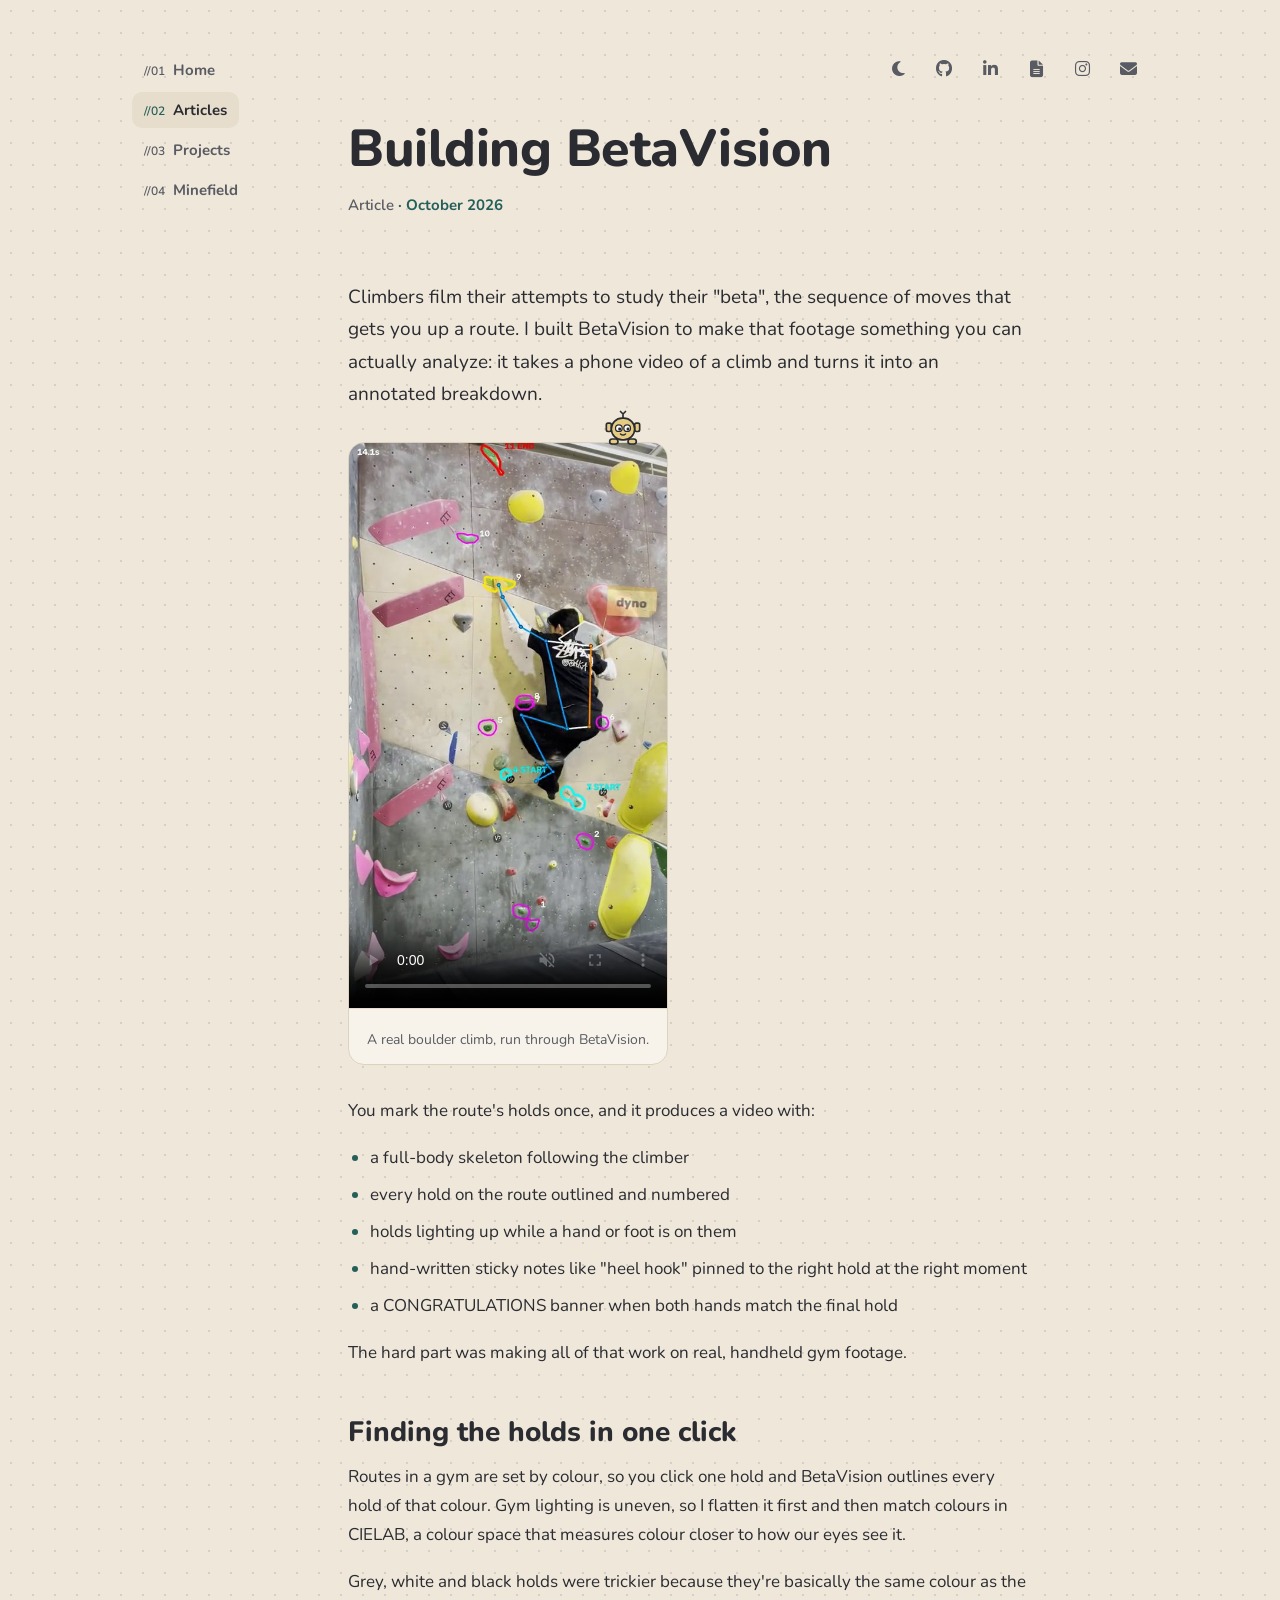
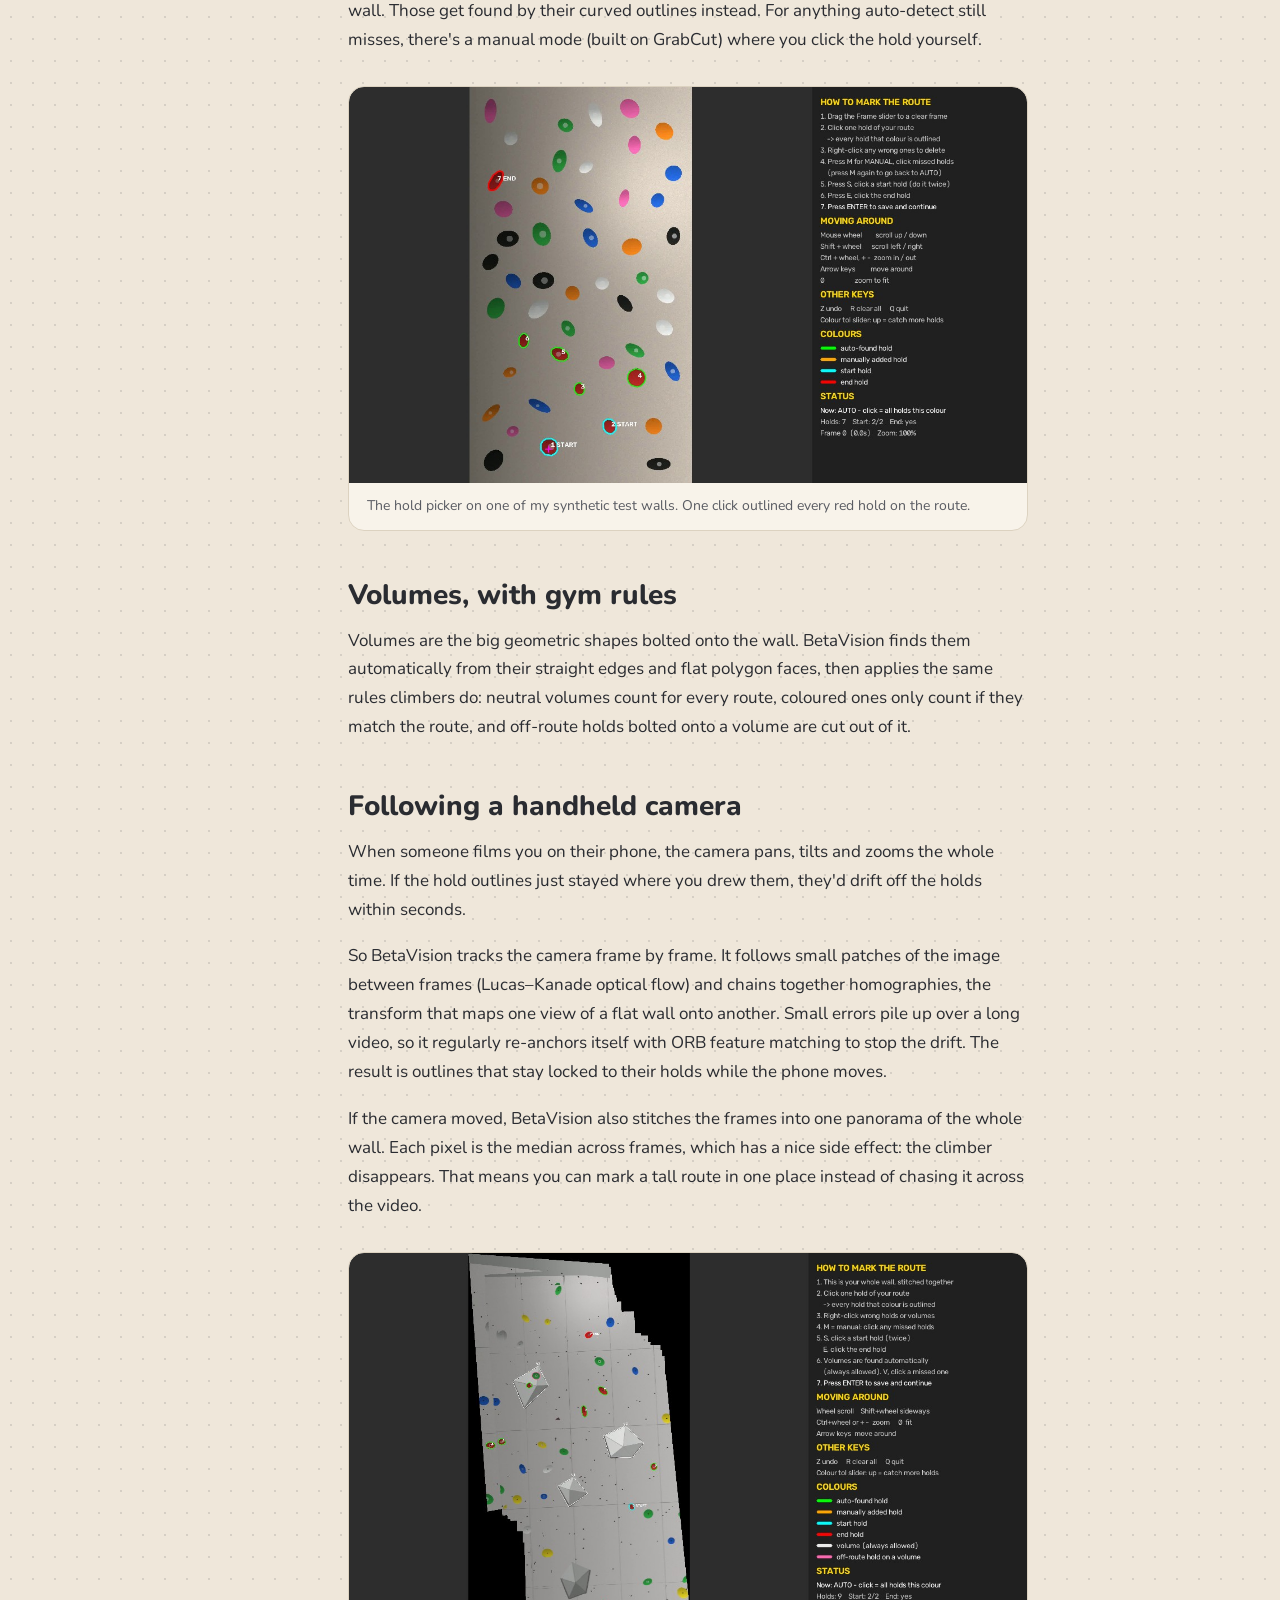
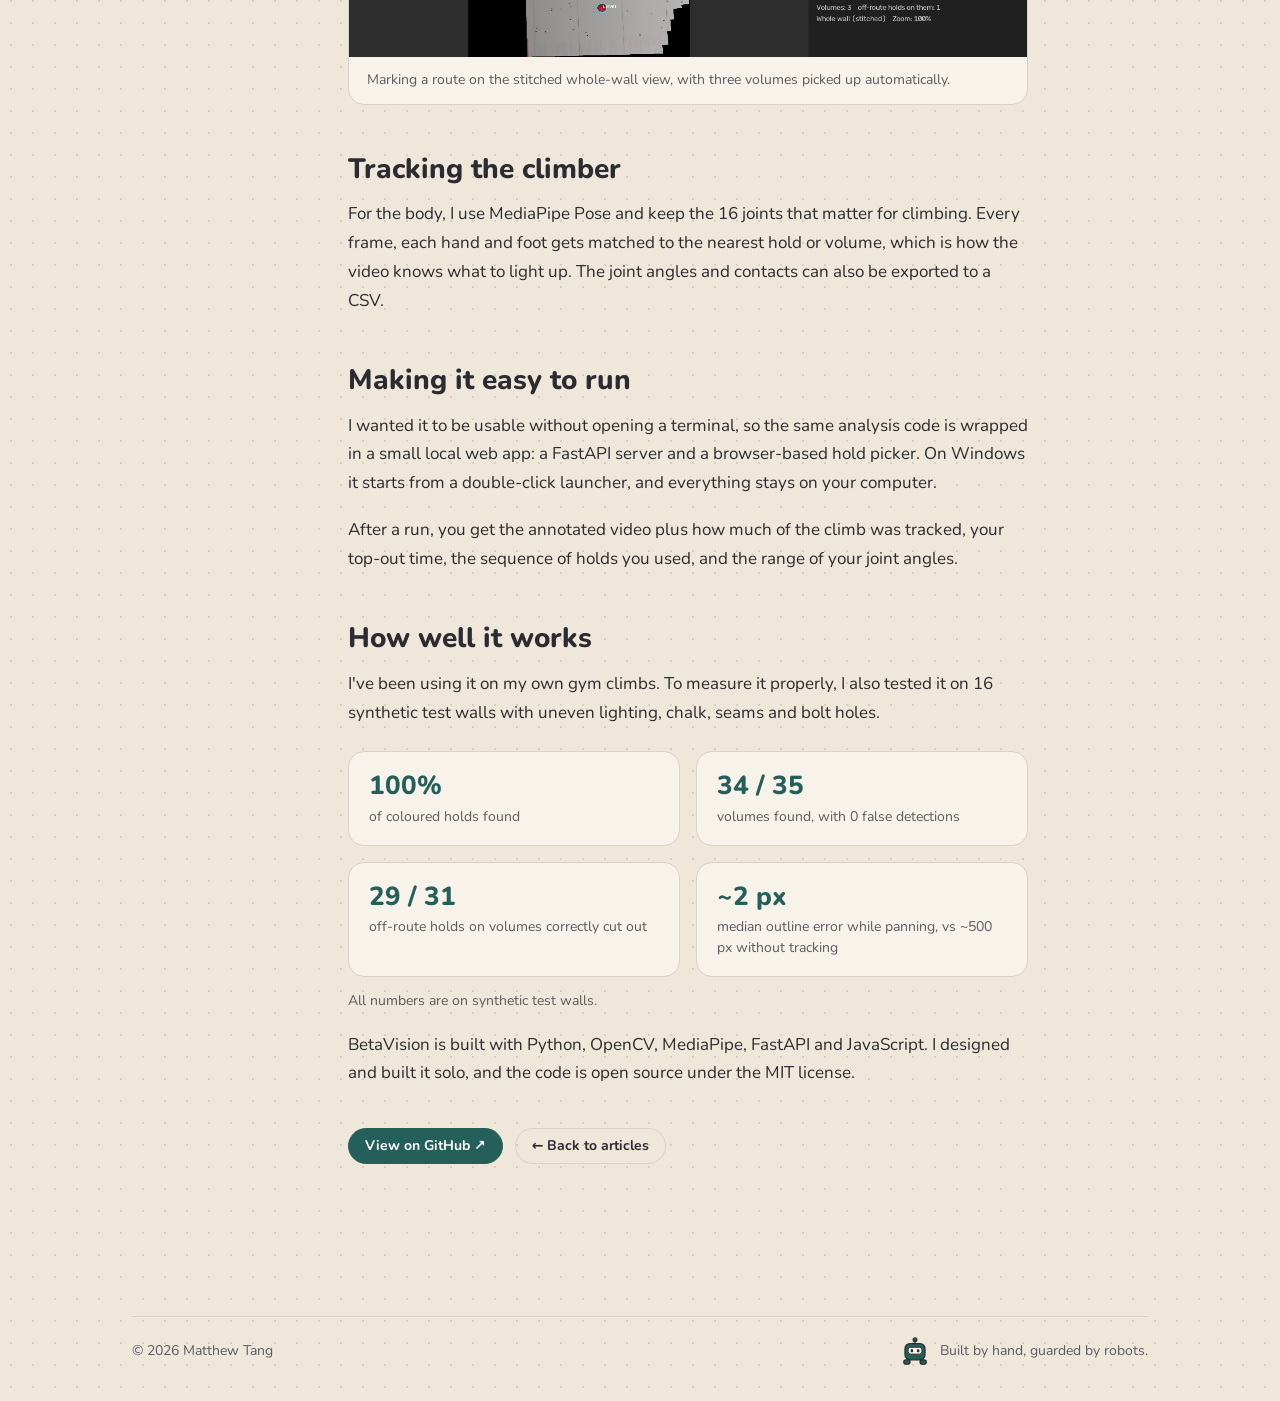
==== article-betavision.html @ 4a003257 "Add files via upload" ====
<!DOCTYPE html>
<html lang="en">
<head>
<meta charset="UTF-8">
<meta name="viewport" content="width=device-width, initial-scale=1.0">
<title>Building BetaVision — Matthew Tang</title>
<link rel="preconnect" href="https://fonts.googleapis.com">
<link rel="preconnect" href="https://fonts.gstatic.com" crossorigin>
<link href="https://fonts.googleapis.com/css2?family=Nunito:wght@400;600;700;800&display=swap" rel="stylesheet">
<link rel="stylesheet" href="https://cdnjs.cloudflare.com/ajax/libs/font-awesome/6.5.2/css/all.min.css">
<link rel="stylesheet" href="styles.css?v=15">
<script>
  // apply a saved light/dark choice before the page paints (no flash); otherwise CSS follows the device setting
  try { var t = localStorage.getItem("theme"); if (t === "light" || t === "dark") document.documentElement.dataset.theme = t; } catch (e) {}
</script>
</head>
<body>
<div class="page">
  <nav class="side-nav" aria-label="Pages">
    <a href="index.html"><span class="num">//01</span>Home</a>
    <a href="articles.html" aria-current="page"><span class="num">//02</span>Articles</a>
    <a href="projects.html"><span class="num">//03</span>Projects</a>
    <a href="game.html"><span class="num">//04</span>Minefield</a>
  </nav>
  <main>
    <div class="topbar">
      <button class="link-btn theme-toggle" type="button" aria-label="Switch light/dark mode"><i class="fa-solid fa-moon"></i><i class="fa-solid fa-sun"></i><span class="tip">Dark mode</span></button>
      <ul class="links">
        <li><a class="link-btn github" href="https://github.com/matthewtang29" target="_blank" rel="noopener" aria-label="GitHub"><i class="fa-brands fa-github"></i><span class="tip">GitHub</span></a></li>
        <li><a class="link-btn linkedin" href="https://www.linkedin.com/in/matthewtang29" target="_blank" rel="noopener" aria-label="LinkedIn"><i class="fa-brands fa-linkedin-in"></i><span class="tip">LinkedIn</span></a></li>
        <li><a class="link-btn resume" href="#" aria-label="Resume"><i class="fa-solid fa-file-lines"></i><span class="tip">Resume</span></a></li>
        <li><a class="link-btn instagram" href="https://instagram.com/matthew_tang29" target="_blank" rel="noopener" aria-label="Instagram"><i class="fa-brands fa-instagram"></i><span class="tip">Instagram</span></a></li>
        <li><button class="link-btn email" type="button" data-email="ms2tang@uwaterloo.ca" aria-label="Copy email address ms2tang@uwaterloo.ca"><i class="fa-solid fa-envelope"></i><span class="tip">ms2tang@uwaterloo.ca</span></button></li>
      </ul>
    </div>

    <section class="hero">
      <h1>Building BetaVision</h1>
      <p class="tagline">Article <b>· October 2026</b></p>
    </section>

    <article class="prose">
      <p class="lead">Climbers film their attempts to study their "beta", the sequence of moves that gets you up a route. I built BetaVision to make that footage something you can actually analyze: it takes a phone video of a climb and turns it into an annotated breakdown.</p>

      <figure class="card figure tall perch bot-gear">
        <video src="images/betavision-demo.mp4" poster="images/betavision-demo-poster.jpg" autoplay muted loop playsinline controls aria-label="BetaVision analyzing a boulder climb: a skeleton tracks the climber while numbered route holds light up as they're used."></video>
        <figcaption>A real boulder climb, run through BetaVision.</figcaption>
      </figure>

      <p>You mark the route's holds once, and it produces a video with:</p>
      <ul>
        <li>a full-body skeleton following the climber</li>
        <li>every hold on the route outlined and numbered</li>
        <li>holds lighting up while a hand or foot is on them</li>
        <li>hand-written sticky notes like "heel hook" pinned to the right hold at the right moment</li>
        <li>a CONGRATULATIONS banner when both hands match the final hold</li>
      </ul>
      <p>The hard part was making all of that work on real, handheld gym footage.</p>

      <h2>Finding the holds in one click</h2>
      <p>Routes in a gym are set by colour, so you click one hold and BetaVision outlines every hold of that colour. Gym lighting is uneven, so I flatten it first and then match colours in CIELAB, a colour space that measures colour closer to how our eyes see it.</p>
      <p>Grey, white and black holds were trickier because they're basically the same colour as the wall. Those get found by their curved outlines instead. For anything auto-detect still misses, there's a manual mode (built on GrabCut) where you click the hold yourself.</p>

      <figure class="card figure">
        <img src="images/betavision-hold-picker.jpg" alt="BetaVision hold picker on a synthetic test wall, with the route's red holds outlined and numbered, start and end holds marked, and a key of controls on the right" loading="lazy">
        <figcaption>The hold picker on one of my synthetic test walls. One click outlined every red hold on the route.</figcaption>
      </figure>

      <h2>Volumes, with gym rules</h2>
      <p>Volumes are the big geometric shapes bolted onto the wall. BetaVision finds them automatically from their straight edges and flat polygon faces, then applies the same rules climbers do: neutral volumes count for every route, coloured ones only count if they match the route, and off-route holds bolted onto a volume are cut out of it.</p>

      <h2>Following a handheld camera</h2>
      <p>When someone films you on their phone, the camera pans, tilts and zooms the whole time. If the hold outlines just stayed where you drew them, they'd drift off the holds within seconds.</p>
      <p>So BetaVision tracks the camera frame by frame. It follows small patches of the image between frames (Lucas–Kanade optical flow) and chains together homographies, the transform that maps one view of a flat wall onto another. Small errors pile up over a long video, so it regularly re-anchors itself with ORB feature matching to stop the drift. The result is outlines that stay locked to their holds while the phone moves.</p>
      <p>If the camera moved, BetaVision also stitches the frames into one panorama of the whole wall. Each pixel is the median across frames, which has a nice side effect: the climber disappears. That means you can mark a tall route in one place instead of chasing it across the video.</p>

      <figure class="card figure">
        <img src="images/betavision-whole-wall.jpg" alt="A stitched panorama of a whole climbing wall in the BetaVision picker, with route holds and three volumes outlined" loading="lazy">
        <figcaption>Marking a route on the stitched whole-wall view, with three volumes picked up automatically.</figcaption>
      </figure>

      <h2>Tracking the climber</h2>
      <p>For the body, I use MediaPipe Pose and keep the 16 joints that matter for climbing. Every frame, each hand and foot gets matched to the nearest hold or volume, which is how the video knows what to light up. The joint angles and contacts can also be exported to a CSV.</p>

      <h2>Making it easy to run</h2>
      <p>I wanted it to be usable without opening a terminal, so the same analysis code is wrapped in a small local web app: a FastAPI server and a browser-based hold picker. On Windows it starts from a double-click launcher, and everything stays on your computer.</p>
      <p>After a run, you get the annotated video plus how much of the climb was tracked, your top-out time, the sequence of holds you used, and the range of your joint angles.</p>

      <h2>How well it works</h2>
      <p>I've been using it on my own gym climbs. To measure it properly, I also tested it on 16 synthetic test walls with uneven lighting, chalk, seams and bolt holes.</p>

      <div class="stats">
        <div class="card stat"><strong>100%</strong><span>of coloured holds found</span></div>
        <div class="card stat"><strong>34 / 35</strong><span>volumes found, with 0 false detections</span></div>
        <div class="card stat"><strong>29 / 31</strong><span>off-route holds on volumes correctly cut out</span></div>
        <div class="card stat"><strong>~2 px</strong><span>median outline error while panning, vs ~500 px without tracking</span></div>
      </div>
      <p class="fine">All numbers are on synthetic test walls.</p>

      <p>BetaVision is built with Python, OpenCV, MediaPipe, FastAPI and JavaScript. I designed and built it solo, and the code is open source under the MIT license.</p>

      <div class="article-end">
        <a class="btn" href="https://github.com/matthewtang29/BetaVision" target="_blank" rel="noopener">View on GitHub ↗</a>
        <a class="btn ghost" href="articles.html">← Back to articles</a>
      </div>
    </article>
  </main>
  <footer>
    <span>© 2026 Matthew Tang</span>
    <span class="footer-bot"><svg class="mascot" viewBox="0 0 48 44" aria-hidden="true" focusable="false"><line class="m-line" x1="24" y1="10" x2="24" y2="4"/><circle class="m-body" cx="24" cy="4" r="3"/><rect class="m-body" x="8" y="10" width="32" height="26" rx="8"/><rect class="m-visor" x="13" y="16" width="22" height="11" rx="4"/><g class="m-eyes"><rect x="17" y="19" width="4" height="5" rx="1.5"/><rect x="27" y="19" width="4" height="5" rx="1.5"/></g><rect class="m-body" x="6" y="36" width="10" height="7" rx="3.5"/><rect class="m-body" x="32" y="36" width="10" height="7" rx="3.5"/></svg>Built by hand, guarded by robots.</span>
  </footer>
</div>
<script src="site.js?v=9"></script>
</body>
</html>
---- styles.css ----
/* ==========================================================
   Matthew Tang — shared styles for every page
   Calm robot-lab theme: warm neutrals, one soft teal accent,
   rounded "panel" cards and a small mascot or two.
   ========================================================== */

/* ---------- Colour tokens ----------
   Every colour on the site comes from here. Light is the default;
   dark follows the device setting until the visitor picks one with
   the toggle (their choice is saved as data-theme on <html>). */
:root{
  --bg: #EFE7DA;            /* warm beige page */
  --surface: #F8F3EA;       /* cards / panels */
  --surface-2: #E6DDCC;     /* subtle fills, hovers */
  --text: #2A2C31;          /* dark grey body text */
  --muted: #595B62;         /* secondary text */
  --line: #DCD2C0;          /* hairline borders */
  --accent: #245F59;        /* the one accent: soft robot teal */
  --accent-soft: #D6E4DD;   /* tinted backgrounds (never behind accent text) */
  --on-accent: #FFFFFF;     /* text on accent buttons */
  --mascot-line: #2A2C31;
  --sticker-edge: #FFFFFF;  /* outline around the hobby stickers */
  --sticker-shadow: rgba(42,44,49,.18);
  --bot-edge: transparent;  /* thin outline around robot images (dark mode only) */
  --dot: rgba(42,44,49,.13); /* background dot grid */

  /* Minefield only — game states and the classic number colours */
  --danger: #A23B34;
  --ok: #336B43;
  --cell-hidden: #E2D9C8;
  --cell-hover: #D6CCB9;
  --cell-revealed: #F8F3EA;
  --grid-line: #CFC4B0;
  --n1: #3466A8; --n2: #336B43; --n3: #A23B34; --n4: #6A55A0;
  --n5: #9A5530; --n6: #245F59; --n7: #2A2C31; --n8: #595B62;

  --radius: 16px;
  color-scheme: light;
}

@media (prefers-color-scheme: dark){
  :root:not([data-theme="light"]){
    --bg: #1D1F23;
    --surface: #25282D;
    --surface-2: #2E3238;
    --text: #E9E7E2;
    --muted: #A4A7AE;
    --line: #363A41;
    --accent: #86BDB6;
    --accent-soft: #2B3B3A;
    --on-accent: #1D1F23;
    --mascot-line: #1D1F23;
    --sticker-edge: #E9E7E2;
    --sticker-shadow: rgba(0,0,0,.45);
    --bot-edge: #E9E7E2;
    --dot: rgba(233,231,226,.08);
    --danger: #E59088;
    --ok: #8CC79B;
    --cell-hidden: #34383F;
    --cell-hover: #3D424A;
    --cell-revealed: #25282D;
    --grid-line: #1D1F23;
    --n1: #8DB3E6; --n2: #8CC79B; --n3: #E59088; --n4: #BBA8E6;
    --n5: #DDA77F; --n6: #86BDB6; --n7: #E9E7E2; --n8: #A4A7AE;
    color-scheme: dark;
  }
}
:root[data-theme="dark"]{
  --bg: #1D1F23;
  --surface: #25282D;
  --surface-2: #2E3238;
  --text: #E9E7E2;
  --muted: #A4A7AE;
  --line: #363A41;
  --accent: #86BDB6;
  --accent-soft: #2B3B3A;
  --on-accent: #1D1F23;
  --mascot-line: #1D1F23;
  --sticker-edge: #E9E7E2;
  --sticker-shadow: rgba(0,0,0,.45);
  --bot-edge: #E9E7E2;
  --dot: rgba(233,231,226,.08);
  --danger: #E59088;
  --ok: #8CC79B;
  --cell-hidden: #34383F;
  --cell-hover: #3D424A;
  --cell-revealed: #25282D;
  --grid-line: #1D1F23;
  --n1: #8DB3E6; --n2: #8CC79B; --n3: #E59088; --n4: #BBA8E6;
  --n5: #DDA77F; --n6: #86BDB6; --n7: #E9E7E2; --n8: #A4A7AE;
  color-scheme: dark;
}

:root{
  --bot-outline: drop-shadow(1.5px 0 0 var(--bot-edge)) drop-shadow(-1.5px 0 0 var(--bot-edge))
                 drop-shadow(0 1.5px 0 var(--bot-edge)) drop-shadow(0 -1.5px 0 var(--bot-edge));
}

*{ box-sizing: border-box; }

html, body{
  margin: 0;
  padding: 0;
  background: var(--bg);
  color: var(--text);
  font-family: 'Nunito', system-ui, sans-serif;
  font-size: 16px;
  line-height: 1.6;
}
body{
  min-height: 100vh;
  background-image: radial-gradient(var(--dot) 1px, transparent 1.5px);
  background-size: 22px 22px;
}
img{ max-width: 100%; display: block; }
a{ color: inherit; }
:focus-visible{ outline: 2px solid var(--accent); outline-offset: 3px; }

/* ---------- Page frame: sidebar + main ---------- */
.page{
  max-width: 1080px;
  margin: 0 auto;
  padding: 48px 32px 0;
  display: grid;
  grid-template-columns: 160px 1fr;
  gap: 56px;
}
main{ min-width: 0; }   /* keep wide content (the hobby slider) from stretching the page */

/* ---------- Sidebar nav (//01 Home etc.) ---------- */
.side-nav{
  position: sticky;
  top: 48px;
  align-self: start;
  display: flex;
  flex-direction: column;
  gap: 4px;
  padding-top: 4px;
}
.side-nav a{
  position: relative;
  display: inline-flex;
  align-items: baseline;
  gap: 8px;
  width: fit-content;
  font-weight: 700;
  font-size: 15px;
  text-decoration: none;
  color: var(--muted);
  padding: 6px 12px;
  border-radius: 10px;
  transition: color .15s ease, background-color .15s ease;
}
.side-nav a .num{ font-size: 12px; font-weight: 600; color: var(--muted); }
.side-nav a:hover{ color: var(--text); background: var(--surface-2); }
.side-nav a[aria-current="page"]{ color: var(--text); background: var(--surface-2); }
.side-nav a[aria-current="page"] .num{ color: var(--accent); }

/* ---------- Top bar: theme toggle + link buttons ---------- */
.topbar{
  display: flex;
  justify-content: flex-end;
  align-items: center;
  gap: 6px;
  margin-bottom: 32px;
}
.links{
  display: flex;
  gap: 6px;
  list-style: none;
  margin: 0;
  padding: 0;
}
.link-btn{
  position: relative;
  width: 40px;
  height: 40px;
  display: flex;
  align-items: center;
  justify-content: center;
  border-radius: 12px;
  border: none;
  background: transparent;
  color: var(--muted);
  font-size: 17px;
  text-decoration: none;
  transition: background-color .15s ease, color .15s ease;
}
button.link-btn{ padding: 0; font: inherit; font-size: 17px; cursor: pointer; }
.link-btn:hover, .link-btn:focus-visible{ background: var(--surface-2); color: var(--accent); }

/* resume isn't ready yet: greyed out until site.js gets a link */
.link-btn.is-disabled{ opacity: .45; cursor: not-allowed; }
.link-btn.is-disabled:hover{ background: transparent; color: var(--muted); }

/* little label under each button on hover */
.link-btn .tip{
  position: absolute;
  top: calc(100% + 8px);
  left: 50%;
  transform: translateX(-50%);
  font-size: 12px;
  font-weight: 700;
  line-height: 1.4;
  white-space: nowrap;
  color: var(--bg);
  background: var(--text);
  border-radius: 6px;
  padding: 3px 8px;
  opacity: 0;
  pointer-events: none;
  transition: opacity .15s ease;
  z-index: 5;
}
.link-btn:hover .tip, .link-btn:focus-visible .tip{ opacity: 1; }

/* email: copies the address; last button, so its label lines up to the right */
.link-btn.email .tip{ left: auto; right: 0; transform: none; }
.link-btn.email.copied .tip{ opacity: 1; background: var(--accent); color: var(--on-accent); }

/* theme toggle: moon in light mode, sun in dark mode */
.theme-toggle i{ display: none !important; }
.theme-toggle .fa-moon{ display: inline-block !important; }
:root[data-theme="dark"] .theme-toggle .fa-moon{ display: none !important; }
:root[data-theme="dark"] .theme-toggle .fa-sun{ display: inline-block !important; }
@media (prefers-color-scheme: dark){
  :root:not([data-theme="light"]) .theme-toggle .fa-moon{ display: none !important; }
  :root:not([data-theme="light"]) .theme-toggle .fa-sun{ display: inline-block !important; }
}

/* ---------- Headings ---------- */
.hero{ margin: 0 0 64px; }
h1{
  font-weight: 800;
  font-size: clamp(34px, 5vw, 52px);
  line-height: 1.1;
  letter-spacing: -.5px;
  margin: 0 0 16px;
  color: var(--text);
}
.tagline{
  font-weight: 600;
  font-size: 15px;
  color: var(--muted);
  margin: 0 0 12px;
}
.tagline b{ font-weight: 700; color: var(--accent); }
.blurb{
  font-size: 19px;
  line-height: 1.6;
  margin: 0;
  max-width: 44ch;
}
h2{
  font-weight: 800;
  font-size: clamp(22px, 3vw, 28px);
  line-height: 1.2;
  margin: 0 0 28px;
  color: var(--text);
}
h2 .accent{ color: var(--accent); }

/* ---------- Shared card: a soft rounded panel ---------- */
.card{
  position: relative;
  background: var(--surface);
  border: 1px solid var(--line);
  border-radius: var(--radius);
  overflow: hidden;
}
/* a robot perched on a card's top edge (1–2 per page) */
.perch{ position: relative; }
.card.perch{ overflow: visible; }   /* let the robot poke out above the card */
.perch::before{
  content: "";
  position: absolute;
  bottom: calc(100% - 2px);
  right: 24px;
  width: 40px;
  height: 37px;
  background-repeat: no-repeat;
  background-position: center;
  background-size: contain;
  pointer-events: none;
  z-index: 2;
  filter: var(--bot-outline);
}
.perch.left::before{ right: auto; left: 24px; }
.bot-bolt::before { background-image: url(bots/bolt.svg); }
.bot-visor::before{ background-image: url(bots/visor.svg); }
.bot-gear::before { background-image: url(bots/gear.svg); }

/* card photos keep the card's rounded corners even when the card can't clip them */
.feature .card-img, .project .card-img{ border-radius: calc(var(--radius) - 1px) calc(var(--radius) - 1px) 0 0; }
.article-row .card-img{ border-radius: calc(var(--radius) - 1px) 0 0 calc(var(--radius) - 1px); }
.me img{ border-radius: calc(var(--radius) - 1px); }

.card-img{
  width: 100%;
  object-fit: cover;
  background: var(--surface-2);
}

/* ---------- Buttons ---------- */
.btn{
  display: inline-flex;
  align-items: center;
  gap: 8px;
  font-family: inherit;
  font-weight: 700;
  font-size: 14px;
  line-height: 1.4;
  text-decoration: none;
  color: var(--on-accent);
  background: var(--accent);
  border: 1px solid var(--accent);
  border-radius: 999px;
  padding: 7px 16px;
  cursor: pointer;
  transition: opacity .15s ease;
  white-space: nowrap;
}
.btn:hover{ opacity: .88; }
.btn.ghost{ background: transparent; color: var(--text); border-color: var(--line); }
.btn.ghost:hover{ opacity: 1; background: var(--surface-2); }
.btn:disabled{ opacity: .45; cursor: not-allowed; }

/* ---------- Home hero with photo ---------- */
.hero.with-photo{
  display: flex;
  align-items: flex-start;
  justify-content: space-between;
  gap: 48px;
}
.hero.with-photo .hero-text{ flex: 1; min-width: 0; padding-top: 24px; }
.hero.with-photo h1{ font-size: clamp(30px, 4.6vw, 52px); }   /* small enough that "I'm Matthew!" fits on one line */
.nowrap{ white-space: nowrap; }
.me{
  flex: 0 0 auto;
  width: 300px;
}
.me img{ width: 100%; height: auto; }   /* keep the photo's original (vertical) proportions */

/* ---------- Home: featured projects ---------- */
.featured{
  display: grid;
  grid-template-columns: 1fr 1fr;
  gap: 24px;
  margin-bottom: 80px;
}
.feature{
  display: block;
  text-decoration: none;
  transition: border-color .15s ease;
}
.feature:hover{ border-color: var(--accent); }
.feature .card-img{ aspect-ratio: 16 / 10; }
.feature .caption{
  display: flex;
  align-items: center;
  justify-content: space-between;
  gap: 10px;
  padding: 14px 18px;
}
.feature .caption strong{ font-weight: 700; font-size: 17px; }
.feature .caption .arrow{ color: var(--accent); font-weight: 700; }

/* ---------- Home: hobby slider ("drag me") ---------- */
.drag-hint{
  text-align: center;
  font-weight: 600;
  font-size: 14px;
  color: var(--muted);
  margin: 0 0 4px;
}
.drag-hint span{ display: inline-block; margin: 0 10px; color: var(--accent); }

.hobbies{
  position: relative;
  overflow: hidden;
  cursor: grab;
  padding: 24px 0 72px;
  margin: 0 -32px;
  touch-action: pan-y;
  -webkit-user-select: none;
  user-select: none;
  /* fade the edges */
  -webkit-mask-image: linear-gradient(90deg, transparent, #000 6%, #000 94%, transparent);
          mask-image: linear-gradient(90deg, transparent, #000 6%, #000 94%, transparent);
}
.hobbies.dragging{ cursor: grabbing; }
.hobby-track{
  display: flex;
  gap: 40px;
  width: max-content;
  padding: 0 24px;
  will-change: transform;
}
.hobby{
  position: relative;
  flex: 0 0 auto;
  width: 120px;
  outline: none;
}
.hobby img{
  width: 120px;
  height: 120px;
  object-fit: contain;
  -webkit-user-drag: none;
  /* sticker look: light outline + soft shadow */
  filter:
    drop-shadow(3px 0 0 var(--sticker-edge)) drop-shadow(-3px 0 0 var(--sticker-edge))
    drop-shadow(0 3px 0 var(--sticker-edge)) drop-shadow(0 -3px 0 var(--sticker-edge))
    drop-shadow(0 8px 10px var(--sticker-shadow));
  transition: transform .25s ease;
}
.hobby:hover img, .hobby:focus-visible img{ transform: translateY(-6px) rotate(-4deg) scale(1.06); }
.hobby .label{
  position: absolute;
  top: calc(100% + 10px);
  left: 50%;
  width: max-content;
  max-width: 190px;
  text-align: center;
  transform: translateX(-50%);
  opacity: 0;
  transition: opacity .15s ease;
  pointer-events: none;
}
.hobby .label small{
  display: block;
  font-size: 12px;
  font-weight: 700;
  text-transform: uppercase;
  letter-spacing: .5px;
  color: var(--muted);
}
.hobby .label span{
  display: block;
  font-size: 14px;
  font-weight: 700;
  line-height: 1.3;
}
.hobby:hover .label, .hobby:focus-visible .label{ opacity: 1; }

/* ---------- Articles list ---------- */
.article-list{ display: flex; flex-direction: column; gap: 24px; }
.article-row{
  display: grid;
  grid-template-columns: 220px 1fr;
}
.article-row .card-img{ height: 100%; min-height: 160px; }
.article-row .body{
  padding: 22px 26px;
  display: flex;
  flex-direction: column;
  gap: 10px;
}
.article-row .top{
  display: flex;
  justify-content: space-between;
  align-items: center;
  gap: 16px;
}
.article-row .kicker{
  font-size: 13px;
  font-weight: 700;
  color: var(--accent);
  text-transform: uppercase;
  letter-spacing: .5px;
}
.article-row p{
  margin: 0;
  font-size: 17px;
  line-height: 1.6;
}

/* ---------- Projects grid ---------- */
.project-grid{
  display: grid;
  grid-template-columns: 1fr 1fr;
  gap: 24px;
}
.project{
  display: flex;
  flex-direction: column;
}
.project .card-img{ aspect-ratio: 4 / 4.2; }
.project .body{
  flex: 1;
  display: flex;
  flex-direction: column;
  justify-content: space-between;
  gap: 18px;
  padding: 20px 22px 22px;
}
.project h3{
  font-weight: 800;
  font-size: 19px;
  line-height: 1.3;
  margin: 0 0 6px;
}
.project p{ margin: 0; font-size: 15px; line-height: 1.6; color: var(--muted); }
.project .btn{ align-self: flex-end; }

/* ---------- Article placeholder pages ---------- */
.coming-soon{
  padding: 32px 28px;
  max-width: 640px;
}
.coming-soon p{ margin: 0 0 20px; font-size: 18px; line-height: 1.6; }

/* ---------- Article pages (full write-ups) ---------- */
.prose{ max-width: 680px; }
.prose p, .prose ul{ margin: 0 0 18px; font-size: 17px; line-height: 1.7; }
.prose ul{ padding-left: 22px; }
.prose li{ margin-bottom: 8px; }
.prose li::marker{ color: var(--accent); }
.prose h2{ margin: 48px 0 14px; }
.prose a:not(.btn){ color: var(--accent); font-weight: 700; }
.prose .lead{ font-size: 19px; }

/* a photo, screenshot or clip with a caption underneath */
.figure{ margin: 32px 0; }
.figure img, .figure video{ width: 100%; height: auto; background: var(--surface-2); border-radius: calc(var(--radius) - 1px) calc(var(--radius) - 1px) 0 0; }
.figure figcaption{ padding: 12px 18px 14px; font-size: 14px; line-height: 1.5; color: var(--muted); }
.figure.tall{ max-width: 320px; }   /* phone-shaped clips stay phone-sized */

/* the numbers at the end of a write-up */
.stats{
  display: grid;
  grid-template-columns: 1fr 1fr;
  gap: 16px;
  margin: 24px 0 12px;
}
.stat{ padding: 18px 20px; }
.stat strong{ display: block; font-weight: 800; font-size: 26px; line-height: 1.2; color: var(--accent); }
.stat span{ display: block; margin-top: 4px; font-size: 14px; line-height: 1.5; color: var(--muted); }
.prose .fine{ font-size: 14px; color: var(--muted); }

.article-end{ display: flex; flex-wrap: wrap; gap: 12px; margin-top: 40px; }

/* ---------- Footer ---------- */
footer{
  grid-column: 1 / -1;
  margin-top: 96px;
  padding: 20px 0 36px;
  border-top: 1px solid var(--line);
  font-size: 14px;
  color: var(--muted);
  display: flex;
  justify-content: space-between;
  align-items: center;
  flex-wrap: wrap;
  gap: 8px;
}
.footer-bot{ display: inline-flex; align-items: center; gap: 10px; }

/* ---------- Mascot (inline SVG in the footer) ----------
   The site's one animation: a slow idle blink. */
.mascot{ width: 30px; height: 28px; flex: 0 0 auto; overflow: visible; }
.mascot .m-body{ fill: var(--accent); stroke: var(--mascot-line); stroke-width: 2; }
.mascot .m-line{ stroke: var(--accent); stroke-width: 2.5; stroke-linecap: round; }
.mascot .m-visor{ fill: var(--surface); stroke: var(--mascot-line); stroke-width: 1.5; }
.mascot .m-eyes{
  fill: var(--text);
  transform-box: fill-box;
  transform-origin: center;
  animation: mascot-blink 6s infinite;
}
@keyframes mascot-blink{
  0%, 94%, 100%{ transform: scaleY(1); }
  96%{ transform: scaleY(.1); }
}

/* ---------- Small screens ---------- */
@media (max-width: 1020px){
  .me{ width: 250px; }
}
@media (max-width: 820px){
  .page{ grid-template-columns: 1fr; gap: 8px; padding: 24px 24px 0; }
  .side-nav{
    position: static;
    flex-direction: row;
    flex-wrap: wrap;
    gap: 4px;
    padding-top: 24px;
    margin-bottom: 24px;
  }
  .side-nav a{ font-size: 14px; padding: 6px 10px; }
  .topbar{ justify-content: flex-start; order: -1; margin-bottom: 0; }
  .hero{ margin-bottom: 48px; }
  .hero.with-photo{ flex-direction: column-reverse; gap: 24px; }
  .hero.with-photo .hero-text{ padding-top: 0; }
  .hero.with-photo h1{ font-size: clamp(30px, 8vw, 52px); }
  .me{ width: 100%; max-width: 360px; }
  .featured, .project-grid{ grid-template-columns: 1fr; }
  .article-row{ grid-template-columns: 1fr; }
  .article-row .card-img{ min-height: 0; aspect-ratio: 16 / 9; border-radius: calc(var(--radius) - 1px) calc(var(--radius) - 1px) 0 0; }
  .hobbies{ margin: 0 -24px; }
}
@media (max-width: 480px){
  .page{ padding-left: 16px; padding-right: 16px; }
  .hobbies{ margin: 0 -16px; }
  .link-btn{ width: 38px; height: 38px; }
  .links, .topbar{ gap: 4px; }
  .article-row .top{ flex-wrap: wrap; }
  .stats{ grid-template-columns: 1fr; }
  .figure.tall{ max-width: none; }
  footer{ margin-top: 72px; }
}

/* ==========================================================
   //04 Game — Minefield
   ========================================================== */
.game-hero{
  display: flex;
  justify-content: space-between;
  align-items: flex-end;
  gap: 16px;
  flex-wrap: wrap;
}
.status-chip{
  display: flex;
  align-items: center;
  gap: 8px;
  font-size: 13px;
  font-weight: 700;
  color: var(--muted);
  background: var(--surface);
  border: 1px solid var(--line);
  border-radius: 999px;
  padding: 5px 12px;
  white-space: nowrap;
}
.led{ width: 9px; height: 9px; border-radius: 50%; background: var(--muted); flex-shrink: 0; transition: background-color .2s ease; }
.led.won { background: var(--ok); }
.led.lost{ background: var(--danger); }

.game{ max-width: 760px; }
.difficulty-row, .options-row{ display: flex; gap: 10px; flex-wrap: wrap; margin: 0 0 12px; }
.diff-btn, .opt-btn{
  position: relative;
  background: var(--surface);
  border: 1px solid var(--line);
  border-radius: 14px;
  color: var(--text);
  padding: 10px 14px;
  cursor: pointer;
  text-align: left;
  font-family: inherit;
  line-height: 1.4;
  transition: border-color .15s ease, background-color .15s ease;
}
.diff-btn{ flex: 1 1 150px; }
.opt-btn{ flex: 1 1 220px; display: flex; align-items: center; gap: 12px; }
.diff-btn:hover, .opt-btn:hover{ border-color: var(--muted); }
.diff-btn .name, .opt-btn .name{ display: block; font-weight: 700; font-size: 15px; }
.diff-btn .meta, .opt-btn .meta{ display: block; font-size: 13px; color: var(--muted); margin-top: 1px; }
.diff-btn[aria-pressed="true"]{ border-color: var(--accent); box-shadow: inset 0 0 0 1px var(--accent); }

/* on/off switch */
.opt-switch{
  position: relative;
  flex: 0 0 auto;
  width: 36px;
  height: 22px;
  border-radius: 999px;
  background: var(--cell-hover);
  transition: background-color .2s ease;
}
.opt-switch::after{
  content: "";
  position: absolute;
  top: 3px;
  left: 3px;
  width: 16px;
  height: 16px;
  border-radius: 50%;
  background: var(--surface);
  transition: transform .2s ease;
}
.opt-btn[aria-pressed="true"] .opt-switch{ background: var(--accent); }
.opt-btn[aria-pressed="true"] .opt-switch::after{ transform: translateX(14px); }

.readout-row{
  display: flex;
  align-items: center;
  justify-content: space-between;
  gap: 12px;
  margin: 32px 0 52px;   /* room for the robot perched on the board */
  flex-wrap: wrap;
}
.lcd-wrap{ text-align: center; }
.lcd{
  font-weight: 800;
  font-size: 22px;
  font-variant-numeric: tabular-nums;
  letter-spacing: 2px;
  background: var(--surface);
  border: 1px solid var(--line);
  border-radius: 12px;
  padding: 4px 14px;
  min-width: 88px;
}
.lcd-label{ font-size: 12px; font-weight: 700; color: var(--muted); margin-top: 4px; text-transform: uppercase; letter-spacing: .5px; }
.reset-btn{
  font-family: inherit;
  font-weight: 700;
  font-size: 16px;
  background: var(--accent);
  color: var(--on-accent);
  border: none;
  border-radius: 999px;
  padding: 10px 24px;
  cursor: pointer;
  transition: opacity .15s ease;
}
.reset-btn:hover{ opacity: .88; }

.board-scroll{
  overflow-x: auto;
  padding: 12px;
  background: var(--surface);
  border: 1px solid var(--line);
  border-radius: var(--radius);
}
.grid{
  display: grid;
  gap: 2px;
  background: var(--grid-line);
  border: 2px solid var(--grid-line);
  border-radius: 6px;
  overflow: hidden;
  width: max-content;
  margin: 0 auto;
}
.cell{
  width: var(--cell-size);
  height: var(--cell-size);
  background: var(--cell-hidden);
  border: none;
  padding: 0;
  font-family: 'Nunito', sans-serif;
  font-weight: 800;
  font-size: calc(var(--cell-size) * 0.5);
  cursor: pointer;
  display: flex;
  align-items: center;
  justify-content: center;
  color: var(--text);
  -webkit-user-select: none;
  user-select: none;
  touch-action: manipulation;
}
.cell:focus-visible{ outline: 2px solid var(--accent); outline-offset: 1px; }
.cell:hover:not([data-revealed="true"]):not([disabled]){ background: var(--cell-hover); }
.cell[data-revealed="true"]{ background: var(--cell-revealed); cursor: default; }
.cell[data-flagged="true"]{ color: var(--danger); }
.cell[data-mine-hit="true"]{ background: var(--danger); color: var(--bg); }
.cell[data-wrong-flag="true"]{ color: var(--danger); }
.cell[data-num="1"]{ color: var(--n1); }
.cell[data-num="2"]{ color: var(--n2); }
.cell[data-num="3"]{ color: var(--n3); }
.cell[data-num="4"]{ color: var(--n4); }
.cell[data-num="5"]{ color: var(--n5); }
.cell[data-num="6"]{ color: var(--n6); }
.cell[data-num="7"]{ color: var(--n7); }
.cell[data-num="8"]{ color: var(--n8); }
.status-line{ margin: 16px 0 6px; font-size: 14px; font-weight: 700; color: var(--muted); min-height: 22px; }
.status-line.won { color: var(--ok); }
.status-line.lost{ color: var(--danger); }
.game-help{ margin: 0; font-size: 14px; line-height: 1.6; color: var(--muted); }

/* ---------- robot helper bar ---------- */
.helper{
  display: flex;
  align-items: center;
  gap: 14px;
  margin: -28px 0 52px;
}
.helper[hidden]{ display: none; }
.helper-bot{
  filter: var(--bot-outline);
  width: 48px;
  height: 44px;
  flex: 0 0 auto;
}
.bubble{
  position: relative;
  flex: 1;
  margin: 0;
  background: var(--surface);
  border: 1px solid var(--line);
  border-radius: 14px;
  padding: 10px 14px;
  font-size: 14px;
  line-height: 1.5;
}

/* the cell the robot points at */
.cell[data-hint="true"]{
  background-color: var(--accent-soft);
  background-image: url(bots/bolt.svg);
  background-repeat: no-repeat;
  background-position: center;
  background-size: 72%;
}

/* ---------- hex grid ---------- */
.grid.hex{
  display: block;
  position: relative;
  background: transparent;
  border: none;
  border-radius: 0;
  overflow: visible;
}
.grid.hex .cell{
  position: absolute;
  width: var(--cell-size);
  height: var(--hex-h);
  clip-path: polygon(50% 0, 100% 25%, 100% 75%, 50% 100%, 0 75%, 0 25%);
  transform: scale(.93);
  font-size: calc(var(--cell-size) * 0.45);
}
/* outlines get clipped on hexagons, so show focus with colour instead */
.grid.hex .cell:focus-visible{ outline: none; background-color: var(--accent); color: var(--on-accent); }

/* ---------- Reduced motion ---------- */
@media (prefers-reduced-motion: reduce){
  *{ transition: none !important; animation: none !important; }
}
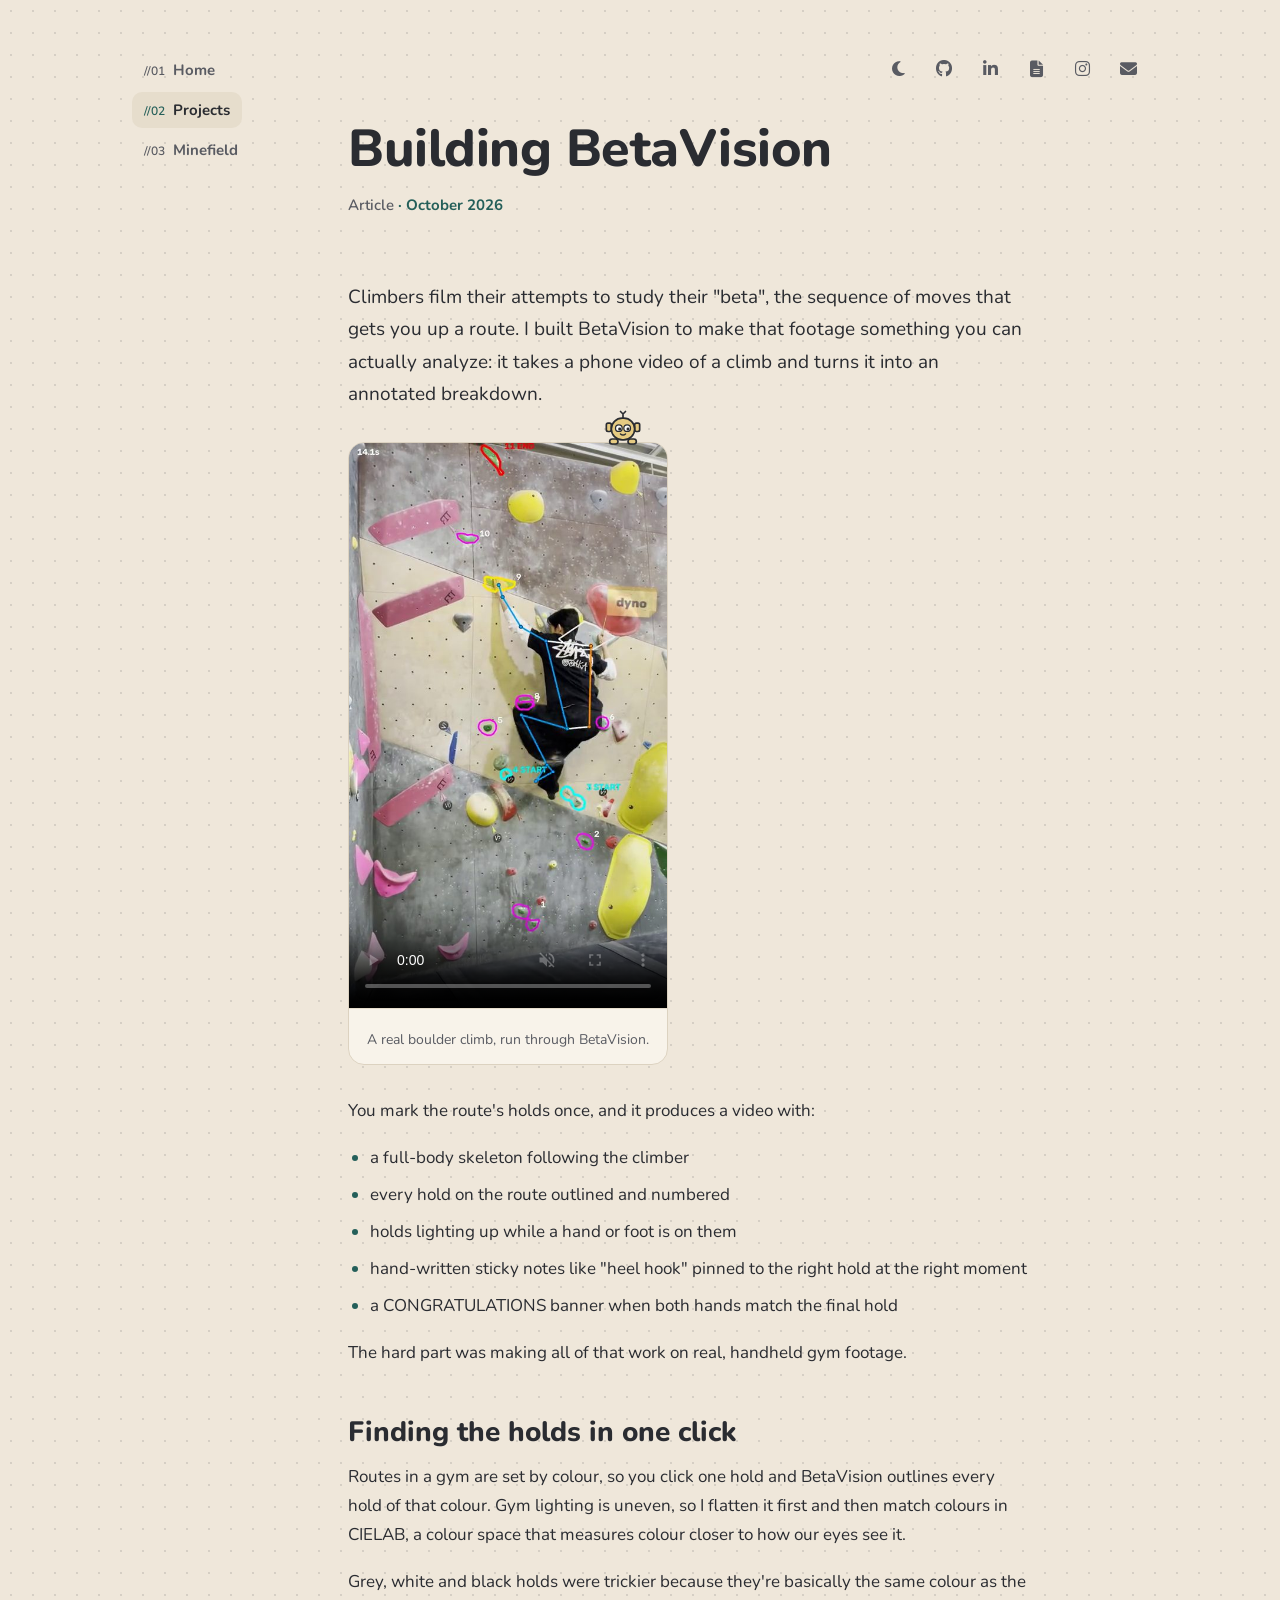
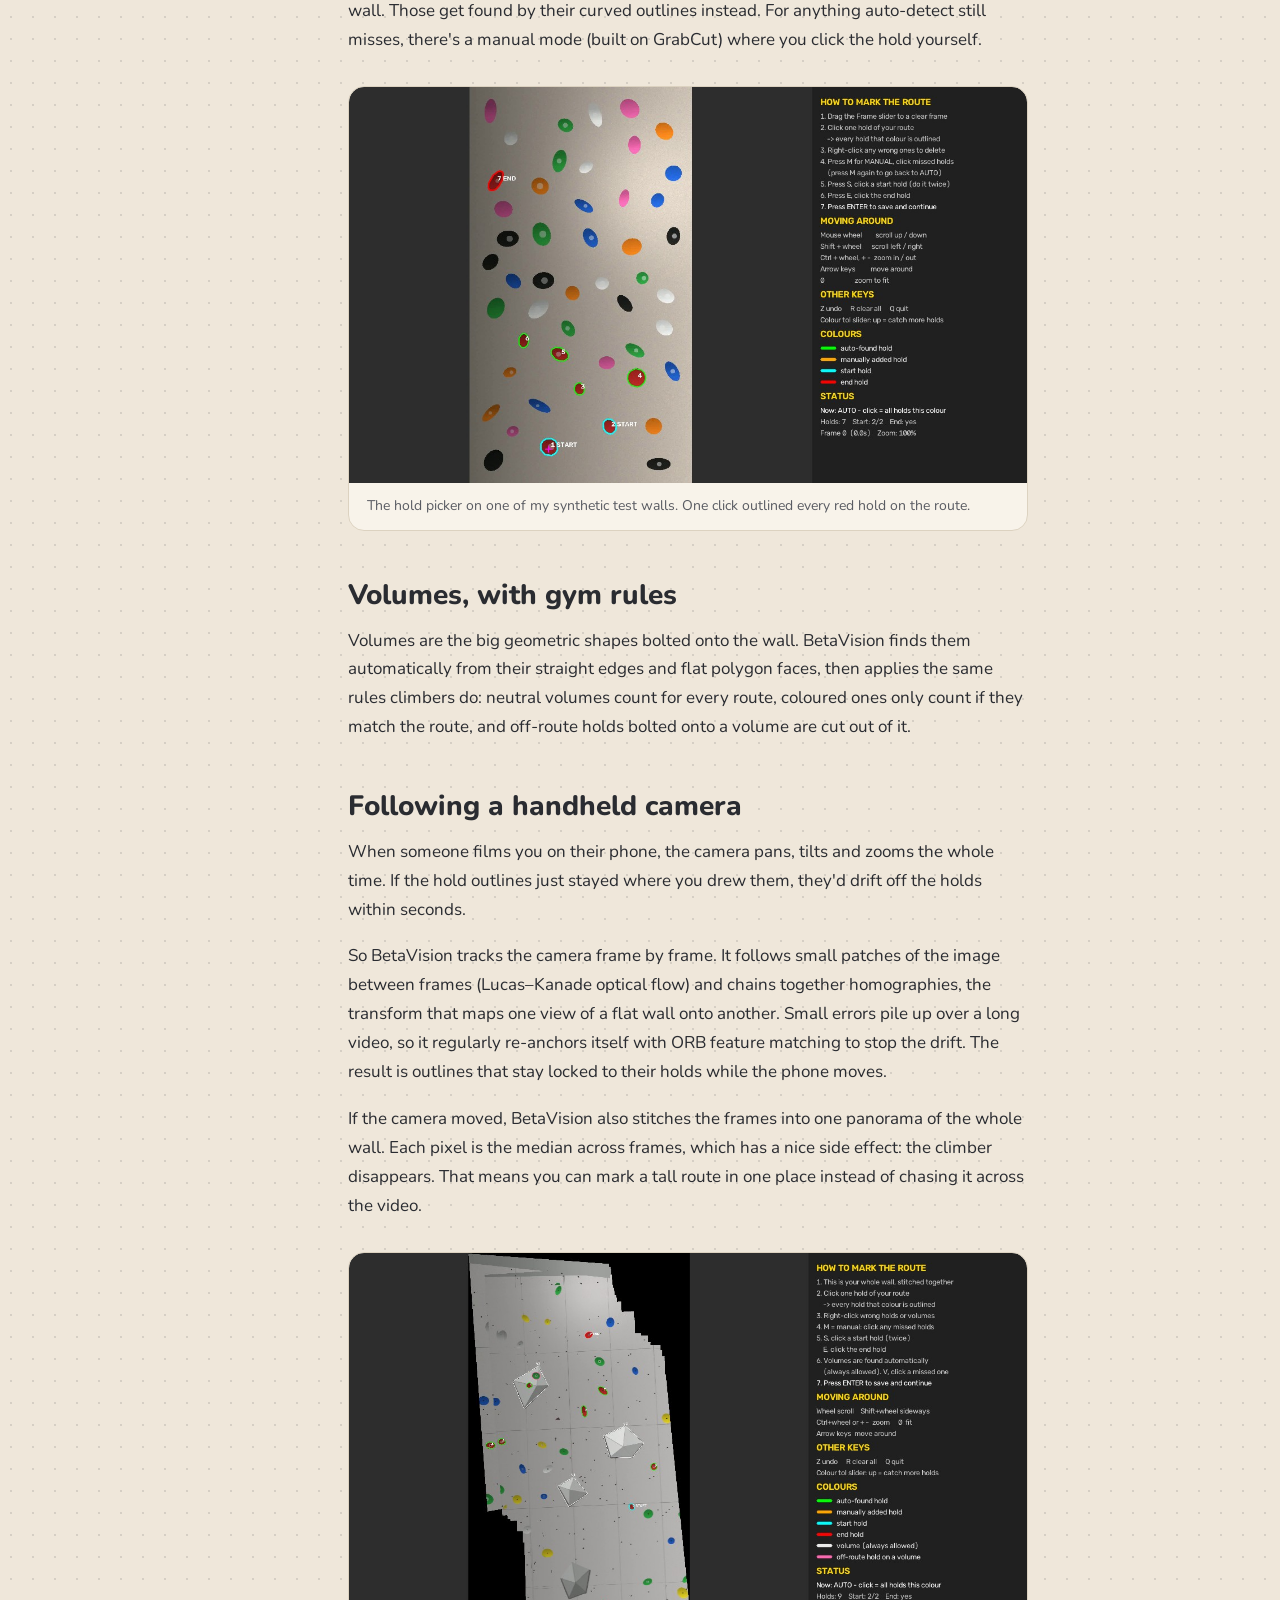
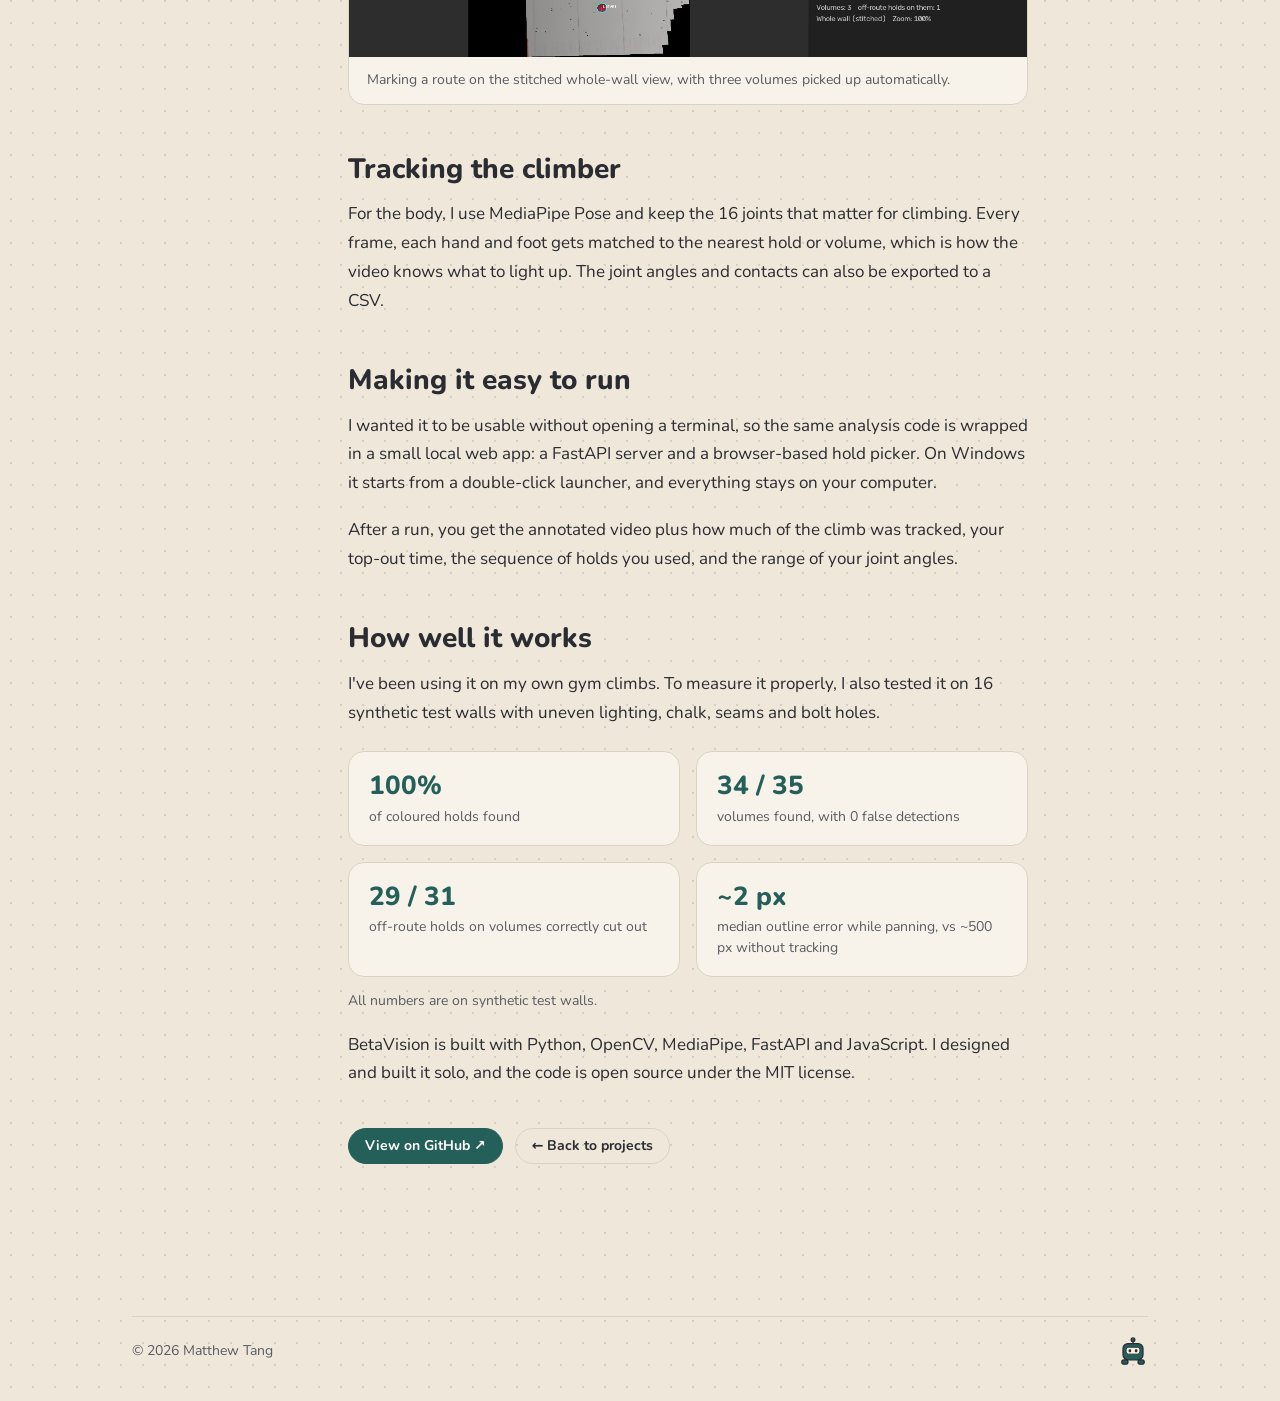
==== commit 3801c005: "Add files via upload" ====
--- a/article-betavision.html
+++ b/article-betavision.html
@@ -8,7 +8,7 @@
 <link rel="preconnect" href="https://fonts.gstatic.com" crossorigin>
 <link href="https://fonts.googleapis.com/css2?family=Nunito:wght@400;600;700;800&display=swap" rel="stylesheet">
 <link rel="stylesheet" href="https://cdnjs.cloudflare.com/ajax/libs/font-awesome/6.5.2/css/all.min.css">
-<link rel="stylesheet" href="styles.css?v=15">
+<link rel="stylesheet" href="styles.css?v=16">
 <script>
   // apply a saved light/dark choice before the page paints (no flash); otherwise CSS follows the device setting
   try { var t = localStorage.getItem("theme"); if (t === "light" || t === "dark") document.documentElement.dataset.theme = t; } catch (e) {}
@@ -18,9 +18,8 @@
 <div class="page">
   <nav class="side-nav" aria-label="Pages">
     <a href="index.html"><span class="num">//01</span>Home</a>
-    <a href="articles.html" aria-current="page"><span class="num">//02</span>Articles</a>
-    <a href="projects.html"><span class="num">//03</span>Projects</a>
-    <a href="game.html"><span class="num">//04</span>Minefield</a>
+    <a href="projects.html" aria-current="page"><span class="num">//02</span>Projects</a>
+    <a href="game.html"><span class="num">//03</span>Minefield</a>
   </nav>
   <main>
     <div class="topbar">
@@ -101,13 +100,13 @@
 
       <div class="article-end">
         <a class="btn" href="https://github.com/matthewtang29/BetaVision" target="_blank" rel="noopener">View on GitHub ↗</a>
-        <a class="btn ghost" href="articles.html">← Back to articles</a>
+        <a class="btn ghost" href="projects.html#betavision">← Back to projects</a>
       </div>
     </article>
   </main>
   <footer>
     <span>© 2026 Matthew Tang</span>
-    <span class="footer-bot"><svg class="mascot" viewBox="0 0 48 44" aria-hidden="true" focusable="false"><line class="m-line" x1="24" y1="10" x2="24" y2="4"/><circle class="m-body" cx="24" cy="4" r="3"/><rect class="m-body" x="8" y="10" width="32" height="26" rx="8"/><rect class="m-visor" x="13" y="16" width="22" height="11" rx="4"/><g class="m-eyes"><rect x="17" y="19" width="4" height="5" rx="1.5"/><rect x="27" y="19" width="4" height="5" rx="1.5"/></g><rect class="m-body" x="6" y="36" width="10" height="7" rx="3.5"/><rect class="m-body" x="32" y="36" width="10" height="7" rx="3.5"/></svg>Built by hand, guarded by robots.</span>
+    <span class="footer-bot"><svg class="mascot" viewBox="0 0 48 44" aria-hidden="true" focusable="false"><line class="m-line" x1="24" y1="10" x2="24" y2="4"/><circle class="m-body" cx="24" cy="4" r="3"/><rect class="m-body" x="8" y="10" width="32" height="26" rx="8"/><rect class="m-visor" x="13" y="16" width="22" height="11" rx="4"/><g class="m-eyes"><rect x="17" y="19" width="4" height="5" rx="1.5"/><rect x="27" y="19" width="4" height="5" rx="1.5"/></g><rect class="m-body" x="6" y="36" width="10" height="7" rx="3.5"/><rect class="m-body" x="32" y="36" width="10" height="7" rx="3.5"/></svg></span>
   </footer>
 </div>
 <script src="site.js?v=9"></script>
--- a/styles.css
+++ b/styles.css
@@ -292,7 +292,6 @@
 
 /* card photos keep the card's rounded corners even when the card can't clip them */
 .feature .card-img, .project .card-img{ border-radius: calc(var(--radius) - 1px) calc(var(--radius) - 1px) 0 0; }
-.article-row .card-img{ border-radius: calc(var(--radius) - 1px) 0 0 calc(var(--radius) - 1px); }
 .me img{ border-radius: calc(var(--radius) - 1px); }
 
 .card-img{
@@ -443,38 +442,6 @@
 }
 .hobby:hover .label, .hobby:focus-visible .label{ opacity: 1; }
 
-/* ---------- Articles list ---------- */
-.article-list{ display: flex; flex-direction: column; gap: 24px; }
-.article-row{
-  display: grid;
-  grid-template-columns: 220px 1fr;
-}
-.article-row .card-img{ height: 100%; min-height: 160px; }
-.article-row .body{
-  padding: 22px 26px;
-  display: flex;
-  flex-direction: column;
-  gap: 10px;
-}
-.article-row .top{
-  display: flex;
-  justify-content: space-between;
-  align-items: center;
-  gap: 16px;
-}
-.article-row .kicker{
-  font-size: 13px;
-  font-weight: 700;
-  color: var(--accent);
-  text-transform: uppercase;
-  letter-spacing: .5px;
-}
-.article-row p{
-  margin: 0;
-  font-size: 17px;
-  line-height: 1.6;
-}
-
 /* ---------- Projects grid ---------- */
 .project-grid{
   display: grid;
@@ -501,7 +468,7 @@
   margin: 0 0 6px;
 }
 .project p{ margin: 0; font-size: 15px; line-height: 1.6; color: var(--muted); }
-.project .btn{ align-self: flex-end; }
+.project .actions{ display: flex; flex-wrap: wrap; justify-content: flex-end; gap: 10px; }
 
 /* ---------- Article placeholder pages ---------- */
 .coming-soon{
@@ -519,12 +486,18 @@
 .prose h2{ margin: 48px 0 14px; }
 .prose a:not(.btn){ color: var(--accent); font-weight: 700; }
 .prose .lead{ font-size: 19px; }
+.prose code{ font-size: .88em; padding: 1px 5px; border-radius: 5px; background: var(--surface-2); }
 
 /* a photo, screenshot or clip with a caption underneath */
 .figure{ margin: 32px 0; }
 .figure img, .figure video{ width: 100%; height: auto; background: var(--surface-2); border-radius: calc(var(--radius) - 1px) calc(var(--radius) - 1px) 0 0; }
 .figure figcaption{ padding: 12px 18px 14px; font-size: 14px; line-height: 1.5; color: var(--muted); }
 .figure.tall{ max-width: 320px; }   /* phone-shaped clips stay phone-sized */
+/* several small images side by side, sharing one caption */
+.figure .figure-row{ display: grid; grid-template-columns: repeat(4, 1fr); gap: 2px; }
+.figure .figure-row img{ aspect-ratio: 1; object-fit: cover; border-radius: 0; }
+.figure .figure-row img:first-child{ border-top-left-radius: calc(var(--radius) - 1px); }
+.figure .figure-row img:last-child{ border-top-right-radius: calc(var(--radius) - 1px); }
 
 /* the numbers at the end of a write-up */
 .stats{
@@ -595,8 +568,6 @@
   .hero.with-photo h1{ font-size: clamp(30px, 8vw, 52px); }
   .me{ width: 100%; max-width: 360px; }
   .featured, .project-grid{ grid-template-columns: 1fr; }
-  .article-row{ grid-template-columns: 1fr; }
-  .article-row .card-img{ min-height: 0; aspect-ratio: 16 / 9; border-radius: calc(var(--radius) - 1px) calc(var(--radius) - 1px) 0 0; }
   .hobbies{ margin: 0 -24px; }
 }
 @media (max-width: 480px){
@@ -604,9 +575,12 @@
   .hobbies{ margin: 0 -16px; }
   .link-btn{ width: 38px; height: 38px; }
   .links, .topbar{ gap: 4px; }
-  .article-row .top{ flex-wrap: wrap; }
   .stats{ grid-template-columns: 1fr; }
   .figure.tall{ max-width: none; }
+  .figure .figure-row{ grid-template-columns: 1fr 1fr; }
+  .figure .figure-row img{ border-radius: 0 !important; }
+  .figure .figure-row img:first-child{ border-top-left-radius: calc(var(--radius) - 1px) !important; }
+  .figure .figure-row img:nth-child(2){ border-top-right-radius: calc(var(--radius) - 1px) !important; }
   footer{ margin-top: 72px; }
 }
 
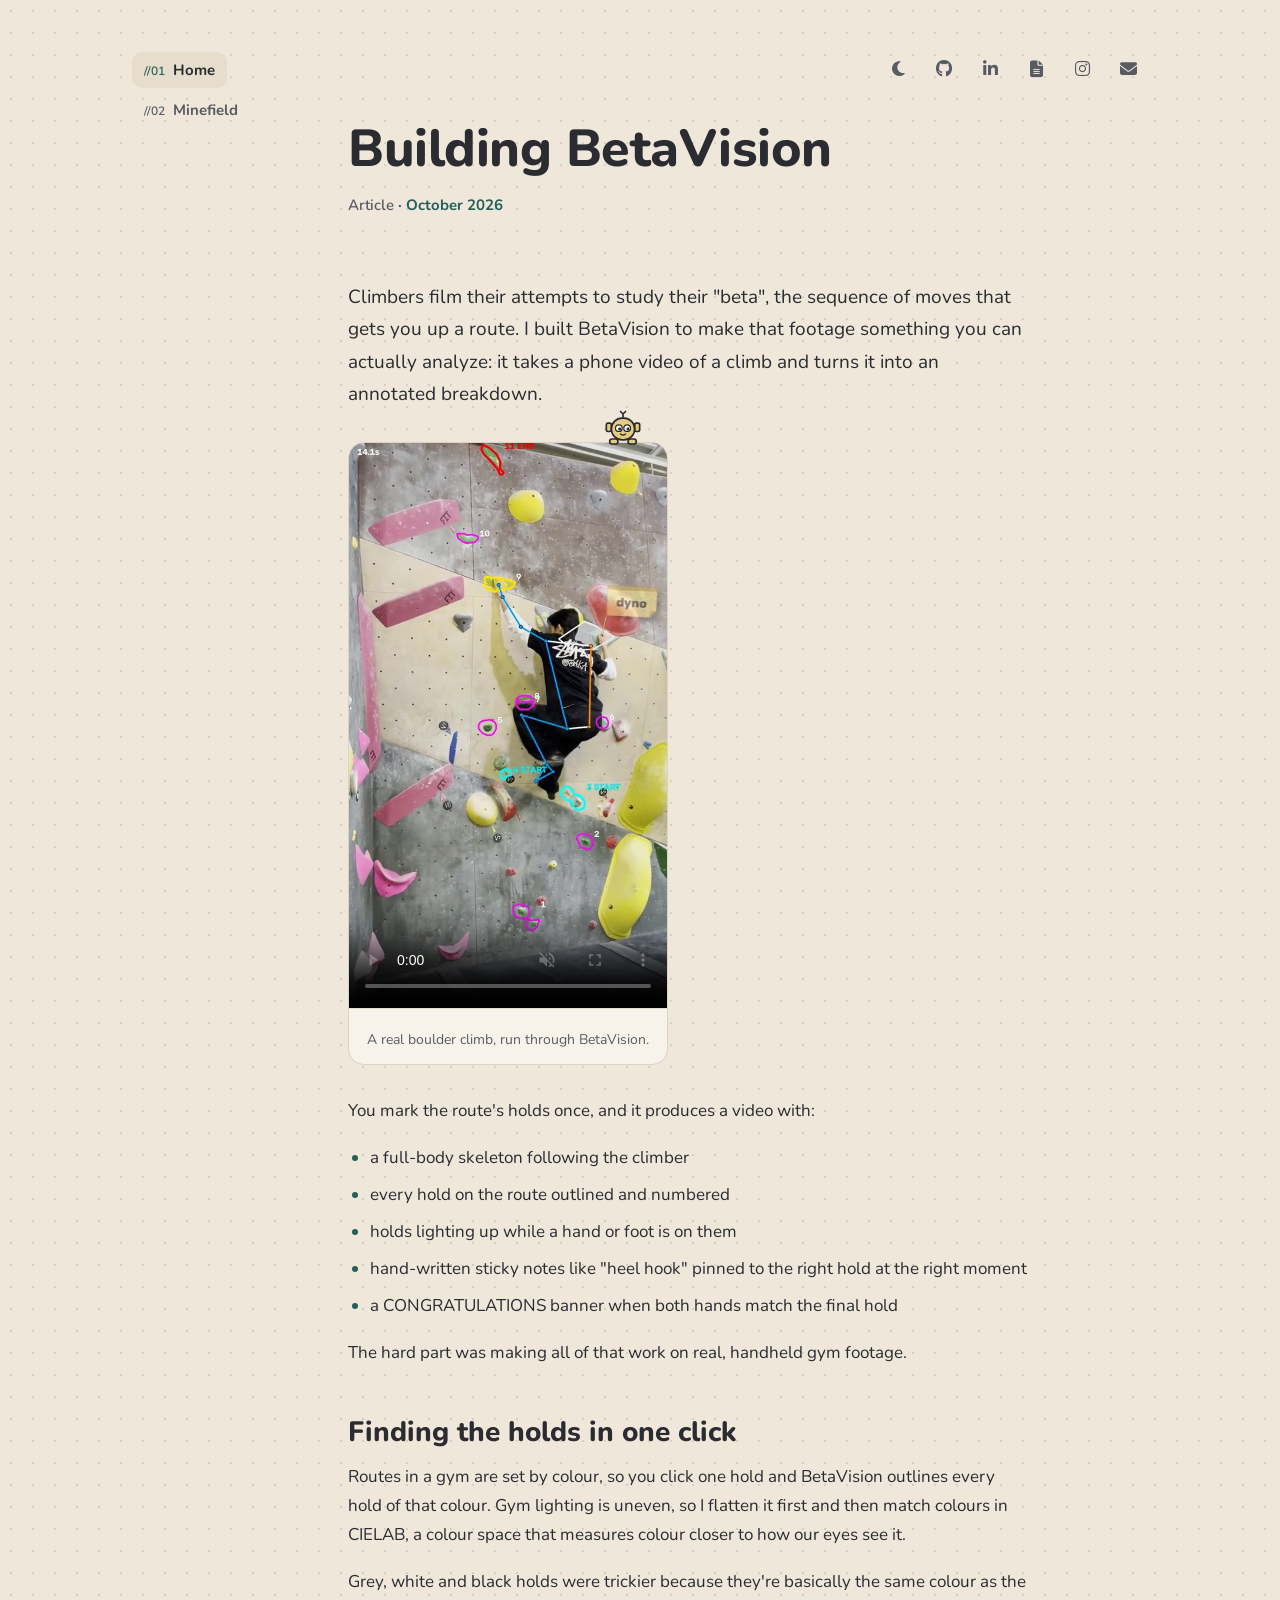
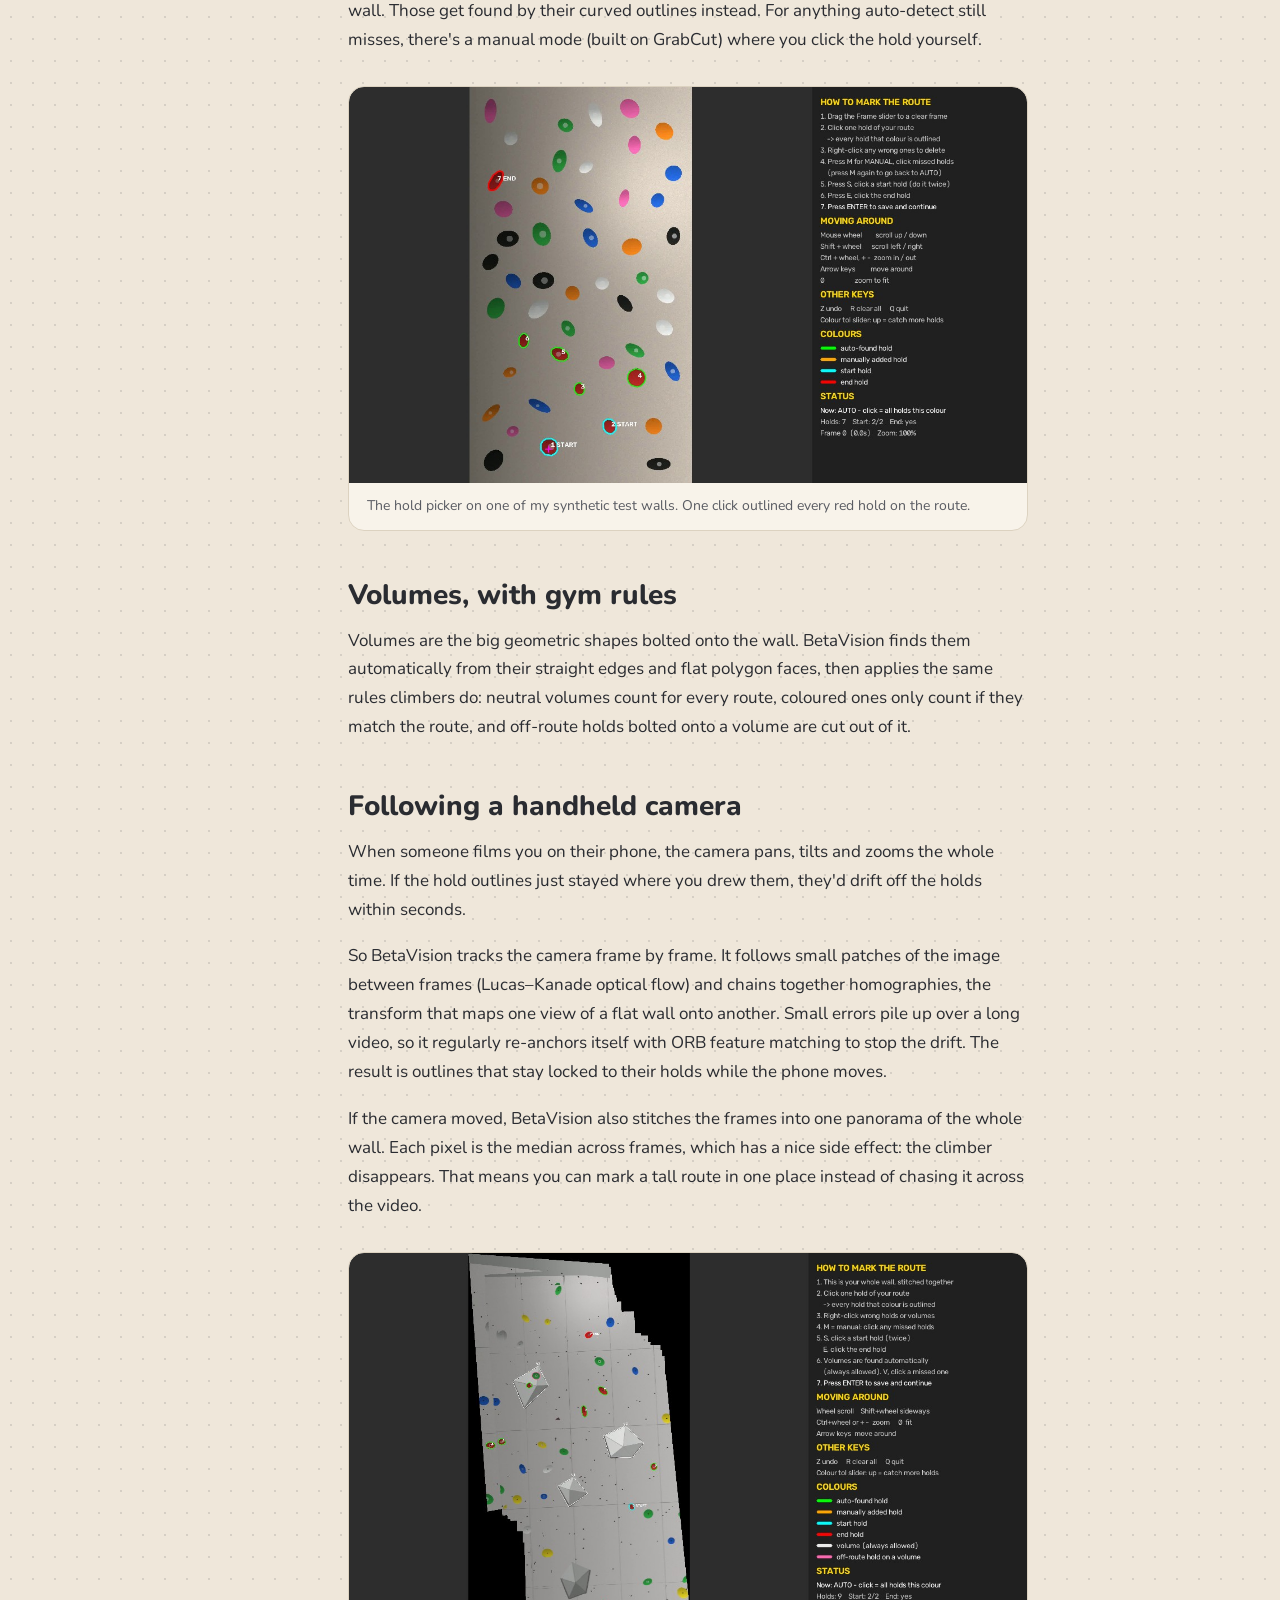
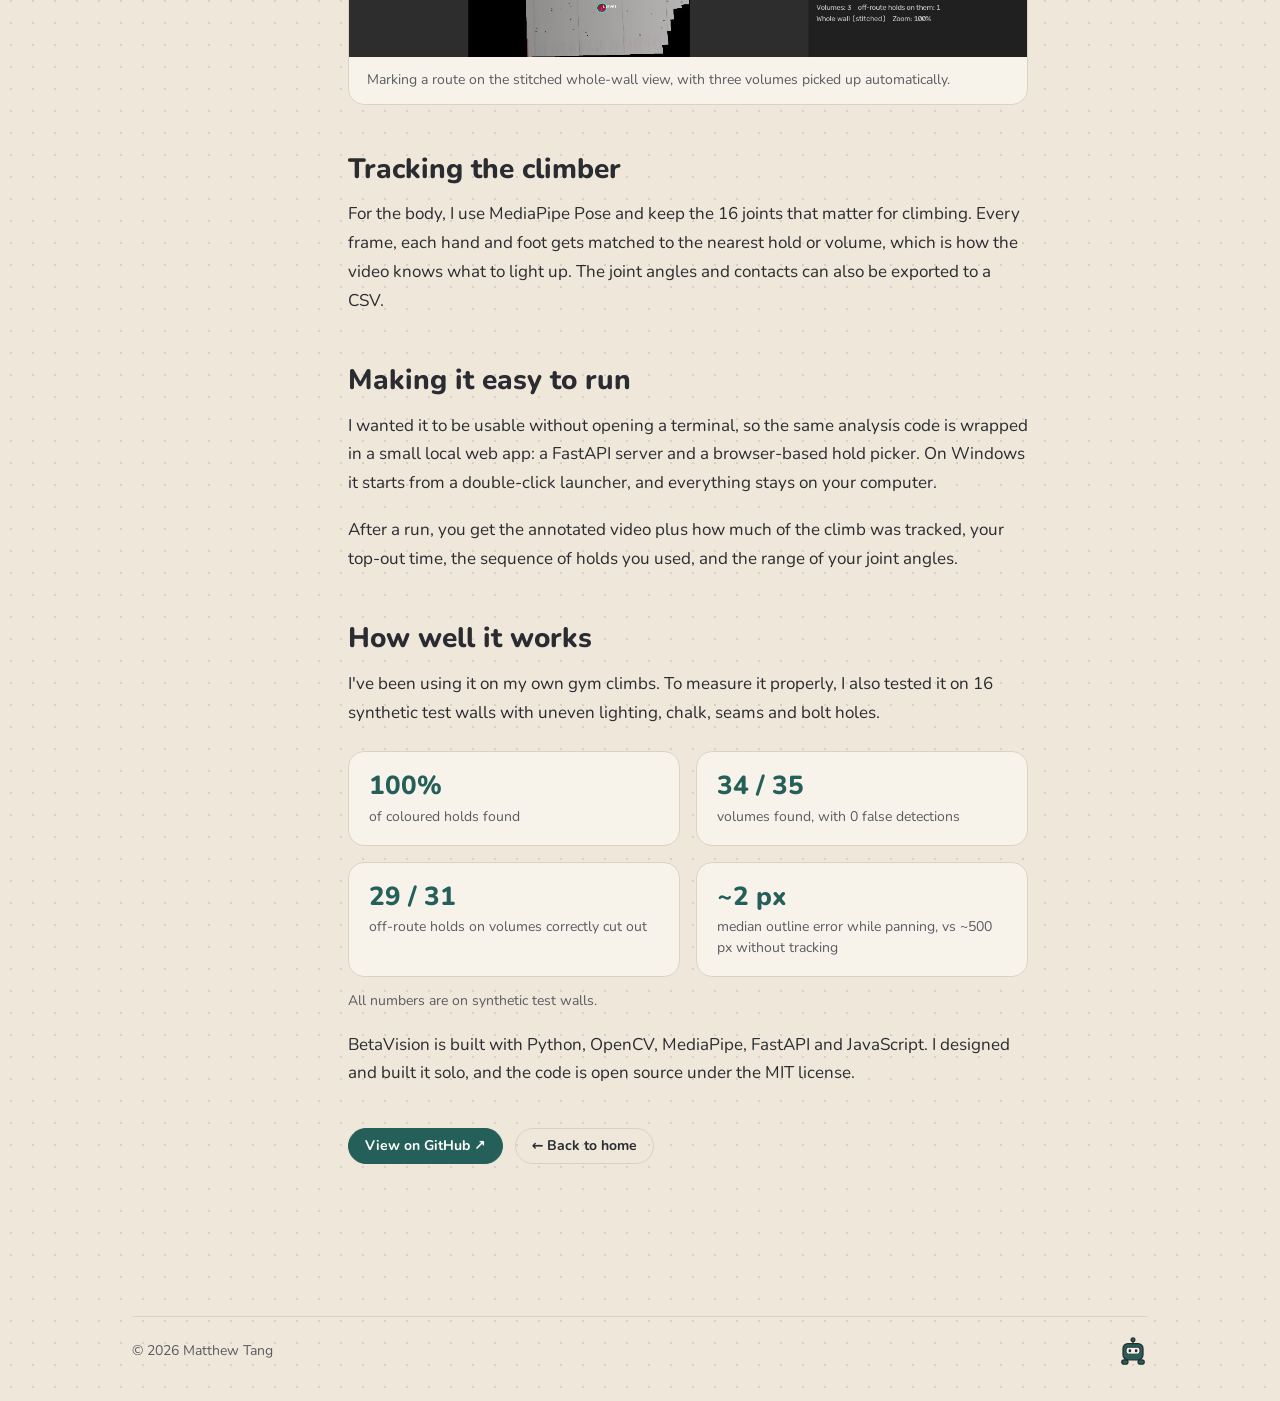
==== commit 95ea632f: "Add files via upload" ====
--- a/article-betavision.html
+++ b/article-betavision.html
@@ -8,7 +8,7 @@
 <link rel="preconnect" href="https://fonts.gstatic.com" crossorigin>
 <link href="https://fonts.googleapis.com/css2?family=Nunito:wght@400;600;700;800&display=swap" rel="stylesheet">
 <link rel="stylesheet" href="https://cdnjs.cloudflare.com/ajax/libs/font-awesome/6.5.2/css/all.min.css">
-<link rel="stylesheet" href="styles.css?v=16">
+<link rel="stylesheet" href="styles.css?v=19">
 <script>
   // apply a saved light/dark choice before the page paints (no flash); otherwise CSS follows the device setting
   try { var t = localStorage.getItem("theme"); if (t === "light" || t === "dark") document.documentElement.dataset.theme = t; } catch (e) {}
@@ -17,9 +17,8 @@
 <body>
 <div class="page">
   <nav class="side-nav" aria-label="Pages">
-    <a href="index.html"><span class="num">//01</span>Home</a>
-    <a href="projects.html" aria-current="page"><span class="num">//02</span>Projects</a>
-    <a href="game.html"><span class="num">//03</span>Minefield</a>
+    <a href="index.html" aria-current="page"><span class="num">//01</span>Home</a>
+    <a href="game.html"><span class="num">//02</span>Minefield</a>
   </nav>
   <main>
     <div class="topbar">
@@ -100,7 +99,7 @@
 
       <div class="article-end">
         <a class="btn" href="https://github.com/matthewtang29/BetaVision" target="_blank" rel="noopener">View on GitHub ↗</a>
-        <a class="btn ghost" href="projects.html#betavision">← Back to projects</a>
+        <a class="btn ghost" href="index.html#betavision">← Back to home</a>
       </div>
     </article>
   </main>
--- a/styles.css
+++ b/styles.css
@@ -291,7 +291,7 @@
 .bot-gear::before { background-image: url(bots/gear.svg); }
 
 /* card photos keep the card's rounded corners even when the card can't clip them */
-.feature .card-img, .project .card-img{ border-radius: calc(var(--radius) - 1px) calc(var(--radius) - 1px) 0 0; }
+.project .card-img{ border-radius: calc(var(--radius) - 1px) calc(var(--radius) - 1px) 0 0; }
 .me img{ border-radius: calc(var(--radius) - 1px); }
 
 .card-img{
@@ -340,30 +340,6 @@
 }
 .me img{ width: 100%; height: auto; }   /* keep the photo's original (vertical) proportions */
 
-/* ---------- Home: featured projects ---------- */
-.featured{
-  display: grid;
-  grid-template-columns: 1fr 1fr;
-  gap: 24px;
-  margin-bottom: 80px;
-}
-.feature{
-  display: block;
-  text-decoration: none;
-  transition: border-color .15s ease;
-}
-.feature:hover{ border-color: var(--accent); }
-.feature .card-img{ aspect-ratio: 16 / 10; }
-.feature .caption{
-  display: flex;
-  align-items: center;
-  justify-content: space-between;
-  gap: 10px;
-  padding: 14px 18px;
-}
-.feature .caption strong{ font-weight: 700; font-size: 17px; }
-.feature .caption .arrow{ color: var(--accent); font-weight: 700; }
-
 /* ---------- Home: hobby slider ("drag me") ---------- */
 .drag-hint{
   text-align: center;
@@ -442,11 +418,12 @@
 }
 .hobby:hover .label, .hobby:focus-visible .label{ opacity: 1; }
 
-/* ---------- Projects grid ---------- */
+/* ---------- Home: projects grid ---------- */
 .project-grid{
   display: grid;
   grid-template-columns: 1fr 1fr;
   gap: 24px;
+  margin-bottom: 80px;
 }
 .project{
   display: flex;
@@ -487,6 +464,11 @@
 .prose a:not(.btn){ color: var(--accent); font-weight: 700; }
 .prose .lead{ font-size: 19px; }
 .prose code{ font-size: .88em; padding: 1px 5px; border-radius: 5px; background: var(--surface-2); }
+/* code blocks: scroll sideways instead of widening the page */
+.prose pre{ margin: 0 0 18px; padding: 16px 18px; overflow-x: auto; font-size: 14px; line-height: 1.6; }
+.prose pre code{ padding: 0; background: none; font-size: inherit; }
+/* buttons right under the intro, e.g. "Try it live" */
+.prose .lead + .article-end{ margin: 0 0 8px; }
 
 /* a photo, screenshot or clip with a caption underneath */
 .figure{ margin: 32px 0; }
@@ -567,7 +549,7 @@
   .hero.with-photo .hero-text{ padding-top: 0; }
   .hero.with-photo h1{ font-size: clamp(30px, 8vw, 52px); }
   .me{ width: 100%; max-width: 360px; }
-  .featured, .project-grid{ grid-template-columns: 1fr; }
+  .project-grid{ grid-template-columns: 1fr; }
   .hobbies{ margin: 0 -24px; }
 }
 @media (max-width: 480px){
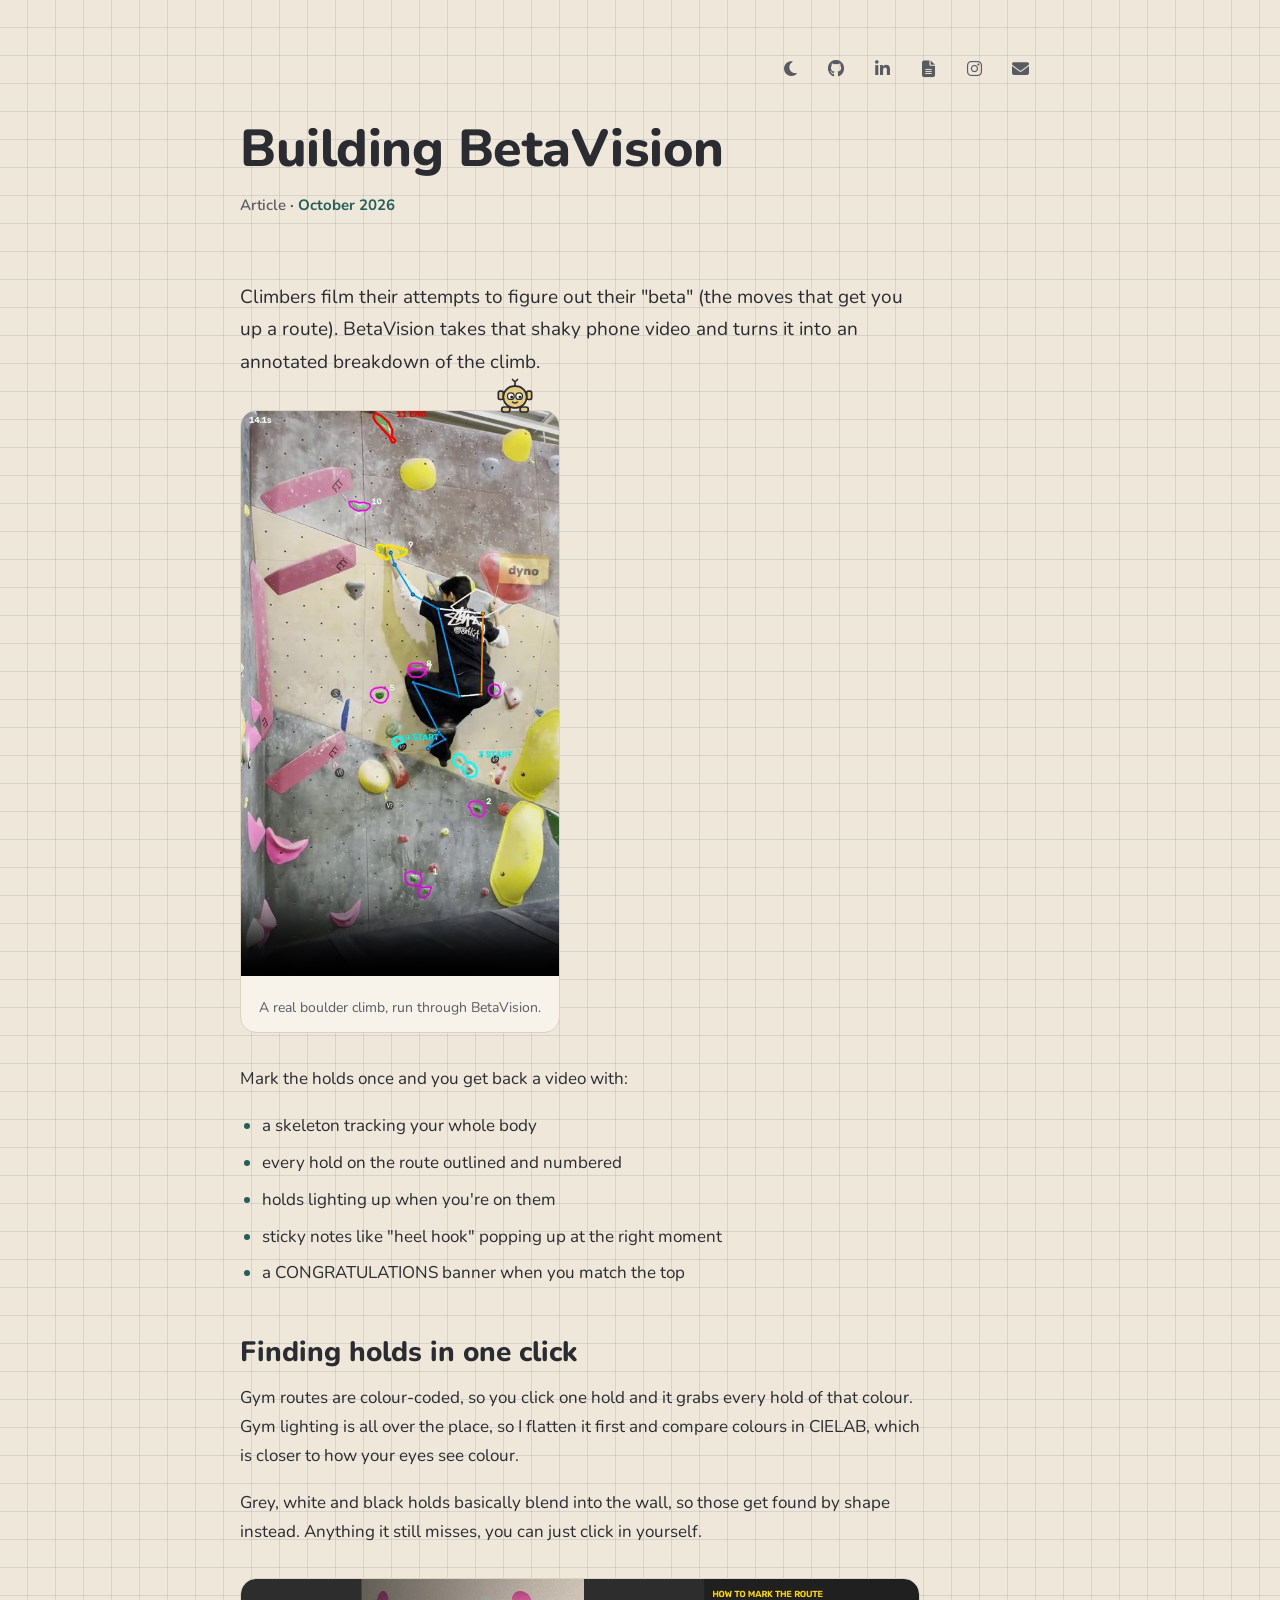
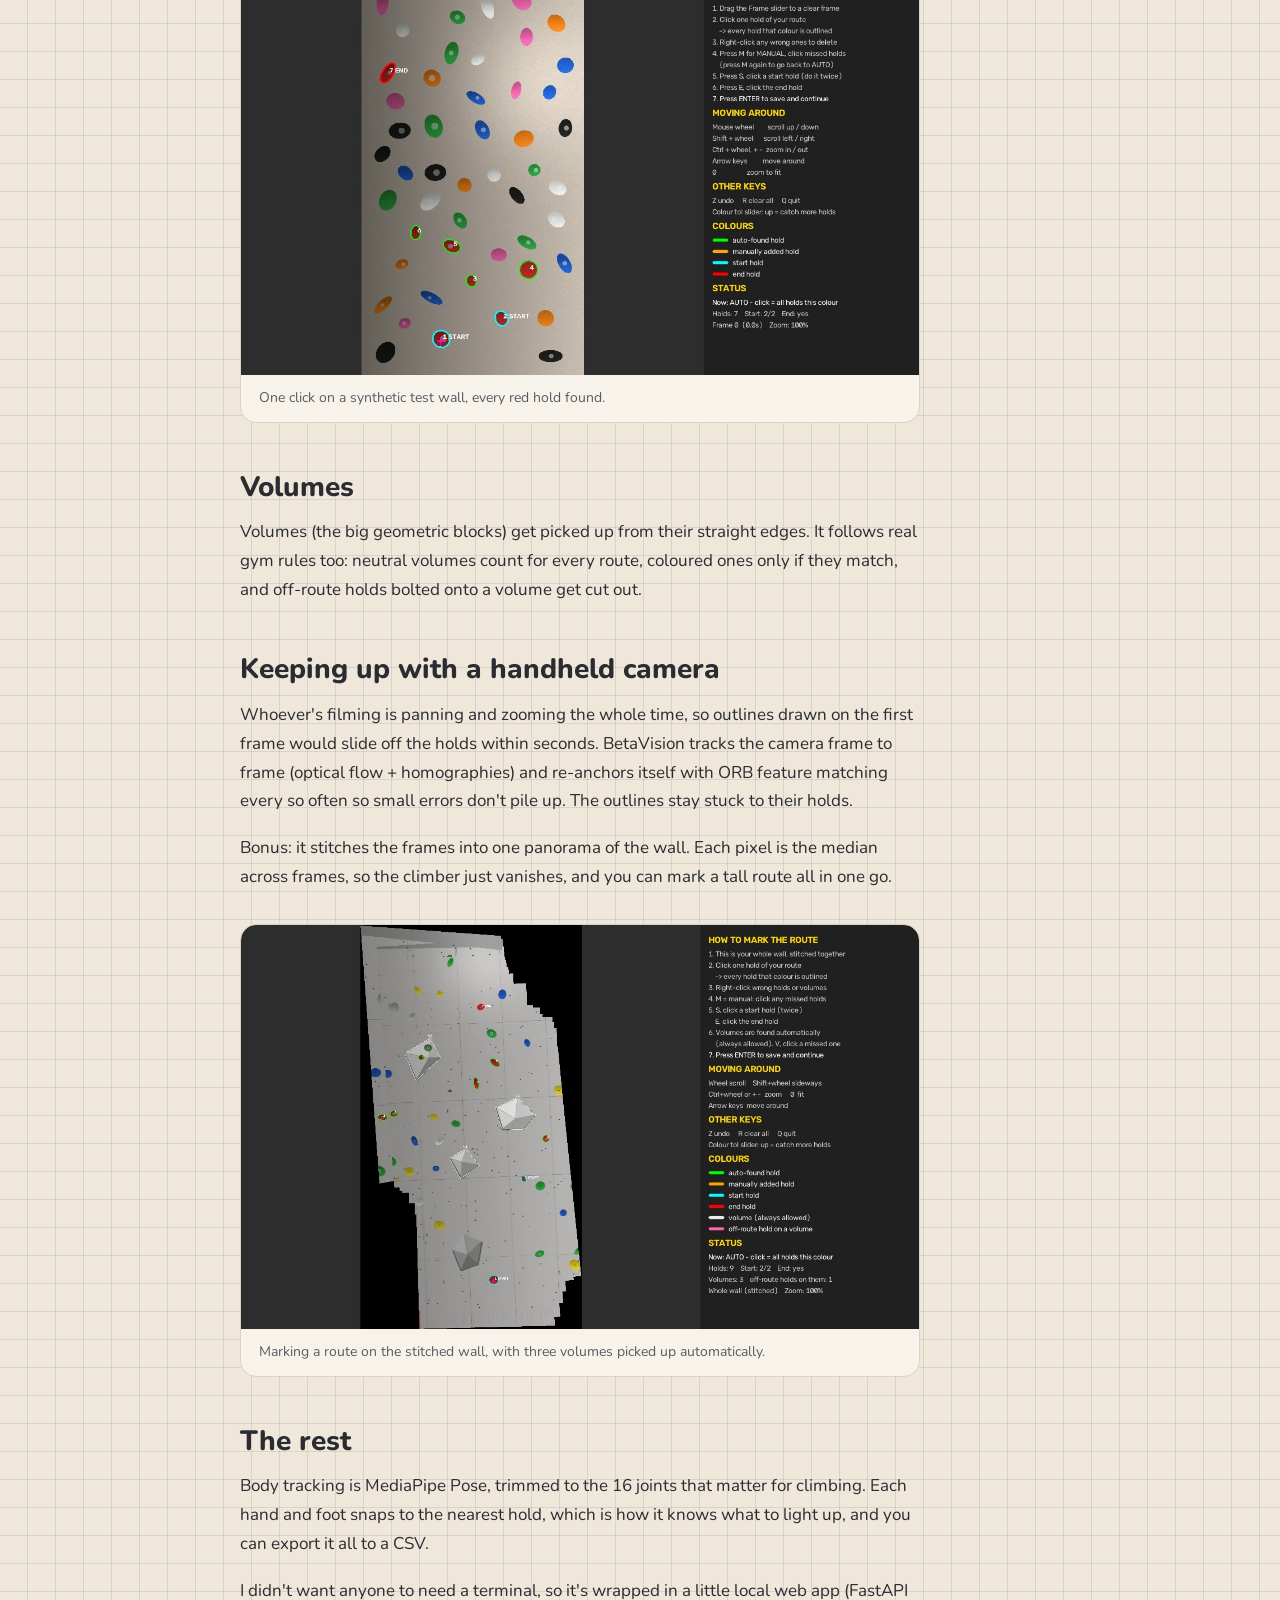
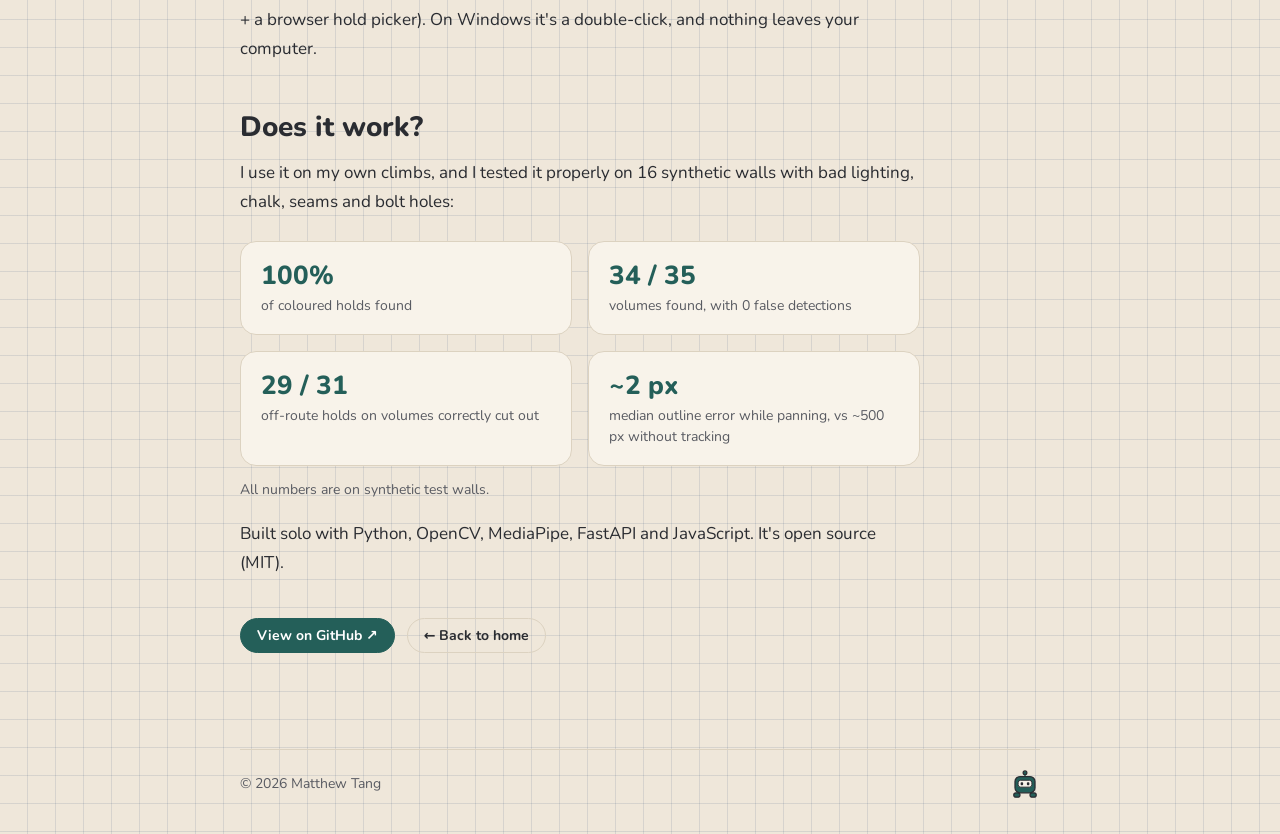
==== commit 158fb8f2: "Add files via upload" ====
--- a/article-betavision.html
+++ b/article-betavision.html
@@ -8,7 +8,7 @@
 <link rel="preconnect" href="https://fonts.gstatic.com" crossorigin>
 <link href="https://fonts.googleapis.com/css2?family=Nunito:wght@400;600;700;800&display=swap" rel="stylesheet">
 <link rel="stylesheet" href="https://cdnjs.cloudflare.com/ajax/libs/font-awesome/6.5.2/css/all.min.css">
-<link rel="stylesheet" href="styles.css?v=19">
+<link rel="stylesheet" href="styles.css?v=21">
 <script>
   // apply a saved light/dark choice before the page paints (no flash); otherwise CSS follows the device setting
   try { var t = localStorage.getItem("theme"); if (t === "light" || t === "dark") document.documentElement.dataset.theme = t; } catch (e) {}
@@ -16,10 +16,6 @@
 </head>
 <body>
 <div class="page">
-  <nav class="side-nav" aria-label="Pages">
-    <a href="index.html" aria-current="page"><span class="num">//01</span>Home</a>
-    <a href="game.html"><span class="num">//02</span>Minefield</a>
-  </nav>
   <main>
     <div class="topbar">
       <button class="link-btn theme-toggle" type="button" aria-label="Switch light/dark mode"><i class="fa-solid fa-moon"></i><i class="fa-solid fa-sun"></i><span class="tip">Dark mode</span></button>
@@ -38,54 +34,49 @@
     </section>
 
     <article class="prose">
-      <p class="lead">Climbers film their attempts to study their "beta", the sequence of moves that gets you up a route. I built BetaVision to make that footage something you can actually analyze: it takes a phone video of a climb and turns it into an annotated breakdown.</p>
+      <p class="lead">Climbers film their attempts to figure out their "beta" (the moves that get you up a route). BetaVision takes that shaky phone video and turns it into an annotated breakdown of the climb.</p>
 
       <figure class="card figure tall perch bot-gear">
         <video src="images/betavision-demo.mp4" poster="images/betavision-demo-poster.jpg" autoplay muted loop playsinline controls aria-label="BetaVision analyzing a boulder climb: a skeleton tracks the climber while numbered route holds light up as they're used."></video>
         <figcaption>A real boulder climb, run through BetaVision.</figcaption>
       </figure>
 
-      <p>You mark the route's holds once, and it produces a video with:</p>
+      <p>Mark the holds once and you get back a video with:</p>
       <ul>
-        <li>a full-body skeleton following the climber</li>
+        <li>a skeleton tracking your whole body</li>
         <li>every hold on the route outlined and numbered</li>
-        <li>holds lighting up while a hand or foot is on them</li>
-        <li>hand-written sticky notes like "heel hook" pinned to the right hold at the right moment</li>
-        <li>a CONGRATULATIONS banner when both hands match the final hold</li>
+        <li>holds lighting up when you're on them</li>
+        <li>sticky notes like "heel hook" popping up at the right moment</li>
+        <li>a CONGRATULATIONS banner when you match the top</li>
       </ul>
-      <p>The hard part was making all of that work on real, handheld gym footage.</p>
 
-      <h2>Finding the holds in one click</h2>
-      <p>Routes in a gym are set by colour, so you click one hold and BetaVision outlines every hold of that colour. Gym lighting is uneven, so I flatten it first and then match colours in CIELAB, a colour space that measures colour closer to how our eyes see it.</p>
-      <p>Grey, white and black holds were trickier because they're basically the same colour as the wall. Those get found by their curved outlines instead. For anything auto-detect still misses, there's a manual mode (built on GrabCut) where you click the hold yourself.</p>
+      <h2>Finding holds in one click</h2>
+      <p>Gym routes are colour-coded, so you click one hold and it grabs every hold of that colour. Gym lighting is all over the place, so I flatten it first and compare colours in CIELAB, which is closer to how your eyes see colour.</p>
+      <p>Grey, white and black holds basically blend into the wall, so those get found by shape instead. Anything it still misses, you can just click in yourself.</p>
 
       <figure class="card figure">
         <img src="images/betavision-hold-picker.jpg" alt="BetaVision hold picker on a synthetic test wall, with the route's red holds outlined and numbered, start and end holds marked, and a key of controls on the right" loading="lazy">
-        <figcaption>The hold picker on one of my synthetic test walls. One click outlined every red hold on the route.</figcaption>
+        <figcaption>One click on a synthetic test wall, every red hold found.</figcaption>
       </figure>
 
-      <h2>Volumes, with gym rules</h2>
-      <p>Volumes are the big geometric shapes bolted onto the wall. BetaVision finds them automatically from their straight edges and flat polygon faces, then applies the same rules climbers do: neutral volumes count for every route, coloured ones only count if they match the route, and off-route holds bolted onto a volume are cut out of it.</p>
+      <h2>Volumes</h2>
+      <p>Volumes (the big geometric blocks) get picked up from their straight edges. It follows real gym rules too: neutral volumes count for every route, coloured ones only if they match, and off-route holds bolted onto a volume get cut out.</p>
 
-      <h2>Following a handheld camera</h2>
-      <p>When someone films you on their phone, the camera pans, tilts and zooms the whole time. If the hold outlines just stayed where you drew them, they'd drift off the holds within seconds.</p>
-      <p>So BetaVision tracks the camera frame by frame. It follows small patches of the image between frames (Lucas–Kanade optical flow) and chains together homographies, the transform that maps one view of a flat wall onto another. Small errors pile up over a long video, so it regularly re-anchors itself with ORB feature matching to stop the drift. The result is outlines that stay locked to their holds while the phone moves.</p>
-      <p>If the camera moved, BetaVision also stitches the frames into one panorama of the whole wall. Each pixel is the median across frames, which has a nice side effect: the climber disappears. That means you can mark a tall route in one place instead of chasing it across the video.</p>
+      <h2>Keeping up with a handheld camera</h2>
+      <p>Whoever's filming is panning and zooming the whole time, so outlines drawn on the first frame would slide off the holds within seconds. BetaVision tracks the camera frame to frame (optical flow + homographies) and re-anchors itself with ORB feature matching every so often so small errors don't pile up. The outlines stay stuck to their holds.</p>
+      <p>Bonus: it stitches the frames into one panorama of the wall. Each pixel is the median across frames, so the climber just vanishes, and you can mark a tall route all in one go.</p>
 
       <figure class="card figure">
         <img src="images/betavision-whole-wall.jpg" alt="A stitched panorama of a whole climbing wall in the BetaVision picker, with route holds and three volumes outlined" loading="lazy">
-        <figcaption>Marking a route on the stitched whole-wall view, with three volumes picked up automatically.</figcaption>
+        <figcaption>Marking a route on the stitched wall, with three volumes picked up automatically.</figcaption>
       </figure>
 
-      <h2>Tracking the climber</h2>
-      <p>For the body, I use MediaPipe Pose and keep the 16 joints that matter for climbing. Every frame, each hand and foot gets matched to the nearest hold or volume, which is how the video knows what to light up. The joint angles and contacts can also be exported to a CSV.</p>
+      <h2>The rest</h2>
+      <p>Body tracking is MediaPipe Pose, trimmed to the 16 joints that matter for climbing. Each hand and foot snaps to the nearest hold, which is how it knows what to light up, and you can export it all to a CSV.</p>
+      <p>I didn't want anyone to need a terminal, so it's wrapped in a little local web app (FastAPI + a browser hold picker). On Windows it's a double-click, and nothing leaves your computer.</p>
 
-      <h2>Making it easy to run</h2>
-      <p>I wanted it to be usable without opening a terminal, so the same analysis code is wrapped in a small local web app: a FastAPI server and a browser-based hold picker. On Windows it starts from a double-click launcher, and everything stays on your computer.</p>
-      <p>After a run, you get the annotated video plus how much of the climb was tracked, your top-out time, the sequence of holds you used, and the range of your joint angles.</p>
-
-      <h2>How well it works</h2>
-      <p>I've been using it on my own gym climbs. To measure it properly, I also tested it on 16 synthetic test walls with uneven lighting, chalk, seams and bolt holes.</p>
+      <h2>Does it work?</h2>
+      <p>I use it on my own climbs, and I tested it properly on 16 synthetic walls with bad lighting, chalk, seams and bolt holes:</p>
 
       <div class="stats">
         <div class="card stat"><strong>100%</strong><span>of coloured holds found</span></div>
@@ -95,7 +86,7 @@
       </div>
       <p class="fine">All numbers are on synthetic test walls.</p>
 
-      <p>BetaVision is built with Python, OpenCV, MediaPipe, FastAPI and JavaScript. I designed and built it solo, and the code is open source under the MIT license.</p>
+      <p>Built solo with Python, OpenCV, MediaPipe, FastAPI and JavaScript. It's open source (MIT).</p>
 
       <div class="article-end">
         <a class="btn" href="https://github.com/matthewtang29/BetaVision" target="_blank" rel="noopener">View on GitHub ↗</a>
--- a/styles.css
+++ b/styles.css
@@ -22,7 +22,9 @@
   --sticker-edge: #FFFFFF;  /* outline around the hobby stickers */
   --sticker-shadow: rgba(42,44,49,.18);
   --bot-edge: transparent;  /* thin outline around robot images (dark mode only) */
-  --dot: rgba(42,44,49,.13); /* background dot grid */
+  --grid-paper: rgba(52,78,120,.13); /* grid-paper lines behind every page */
+  --ink: var(--text);       /* home hero handwriting: same colour as the rest of the text */
+  --ink-red: #C2362B;       /* home hero: red pen ("me!" + arrow) */
 
   /* Minefield only — game states and the classic number colours */
   --danger: #A23B34;
@@ -53,7 +55,8 @@
     --sticker-edge: #E9E7E2;
     --sticker-shadow: rgba(0,0,0,.45);
     --bot-edge: #E9E7E2;
-    --dot: rgba(233,231,226,.08);
+    --grid-paper: rgba(160,185,225,.09);
+    --ink-red: #EC8B80;
     --danger: #E59088;
     --ok: #8CC79B;
     --cell-hidden: #34383F;
@@ -79,7 +82,8 @@
   --sticker-edge: #E9E7E2;
   --sticker-shadow: rgba(0,0,0,.45);
   --bot-edge: #E9E7E2;
-  --dot: rgba(233,231,226,.08);
+  --grid-paper: rgba(160,185,225,.09);
+  --ink-red: #EC8B80;
   --danger: #E59088;
   --ok: #8CC79B;
   --cell-hidden: #34383F;
@@ -109,21 +113,23 @@
 }
 body{
   min-height: 100vh;
-  background-image: radial-gradient(var(--dot) 1px, transparent 1.5px);
-  background-size: 22px 22px;
+  /* grid paper */
+  background-image:
+    linear-gradient(var(--grid-paper) 1px, transparent 1px),
+    linear-gradient(90deg, var(--grid-paper) 1px, transparent 1px);
+  background-size: 28px 28px;
+  background-position: -1px -1px;
 }
 img{ max-width: 100%; display: block; }
 a{ color: inherit; }
 :focus-visible{ outline: 2px solid var(--accent); outline-offset: 3px; }
 
 /* ---------- Page frame: sidebar + main ---------- */
+/* one centred column, same content width the sidebar layout had */
 .page{
-  max-width: 1080px;
+  max-width: 864px;
   margin: 0 auto;
   padding: 48px 32px 0;
-  display: grid;
-  grid-template-columns: 160px 1fr;
-  gap: 56px;
 }
 main{ min-width: 0; }   /* keep wide content (the hobby slider) from stretching the page */
 
@@ -324,21 +330,76 @@
 .btn.ghost:hover{ opacity: 1; background: var(--surface-2); }
 .btn:disabled{ opacity: .45; cursor: not-allowed; }
 
-/* ---------- Home hero with photo ---------- */
-.hero.with-photo{
-  display: flex;
-  align-items: flex-start;
-  justify-content: space-between;
-  gap: 48px;
-}
-.hero.with-photo .hero-text{ flex: 1; min-width: 0; padding-top: 24px; }
-.hero.with-photo h1{ font-size: clamp(30px, 4.6vw, 52px); }   /* small enough that "I'm Matthew!" fits on one line */
-.nowrap{ white-space: nowrap; }
-.me{
-  flex: 0 0 auto;
-  width: 300px;
-}
-.me img{ width: 100%; height: auto; }   /* keep the photo's original (vertical) proportions */
+/* ---------- Home hero: handwritten notebook page ---------- */
+.hero.notebook{
+  max-width: 680px;
+  margin: 0 auto 72px;
+  font-family: 'Patrick Hand', 'Comic Sans MS', cursive;
+  color: var(--ink);
+}
+.hero.notebook h1{
+  font-family: inherit;
+  font-weight: 400;
+  font-size: clamp(42px, 7vw, 68px);
+  letter-spacing: 0;
+  line-height: 1.05;
+  color: var(--ink);
+  margin: 0 0 10px 6%;
+}
+.hand-line{
+  font-size: clamp(22px, 3vw, 28px);
+  line-height: 1.3;
+  margin: 0 0 0 10%;
+}
+.hand-line.small{ font-size: clamp(18px, 2.4vw, 22px); opacity: .75; }
+
+.snapshot{ margin: clamp(44px, 9vw, 72px) 0 0; }   /* top room for "me!" above the photo */
+.snapshot-frame{ position: relative; }
+.snapshot img{
+  width: 100%;
+  height: auto;
+  border: 2px solid var(--ink);
+  border-radius: 4px;
+}
+.snapshot figcaption{
+  font-size: clamp(22px, 3vw, 28px);
+  line-height: 1.3;
+  margin: 8px 0 0 2%;
+}
+.me-arrow{
+  position: absolute;
+  inset: 0;
+  width: 100%;
+  height: 100%;
+  overflow: visible;
+  pointer-events: none;
+}
+.me-arrow path{
+  fill: none;
+  stroke: var(--ink-red);
+  stroke-width: 7;
+  stroke-linecap: round;
+  stroke-linejoin: round;
+}
+.me-arrow text{
+  font-family: 'Patrick Hand', 'Comic Sans MS', cursive;
+  font-size: 58px;
+  letter-spacing: 2px;
+  fill: var(--ink-red);
+}
+
+/* way down under the hobbies */
+.minefield-link{ text-align: center; margin: 120px 0 0; }
+
+/* drop in from the top, one after another (--step sets the order) */
+.roll{
+  animation: roll-down .7s cubic-bezier(.2,.8,.3,1.15) both;
+  animation-delay: calc(var(--step, 0) * .45s - .25s);
+}
+@keyframes roll-down{
+  from{ opacity: 0; transform: translateY(-48px); }
+  to  { opacity: 1; transform: none; }
+}
 
 /* ---------- Home: hobby slider ("drag me") ---------- */
 .drag-hint{
@@ -529,9 +590,6 @@
 }
 
 /* ---------- Small screens ---------- */
-@media (max-width: 1020px){
-  .me{ width: 250px; }
-}
 @media (max-width: 820px){
   .page{ grid-template-columns: 1fr; gap: 8px; padding: 24px 24px 0; }
   .side-nav{
@@ -545,10 +603,8 @@
   .side-nav a{ font-size: 14px; padding: 6px 10px; }
   .topbar{ justify-content: flex-start; order: -1; margin-bottom: 0; }
   .hero{ margin-bottom: 48px; }
-  .hero.with-photo{ flex-direction: column-reverse; gap: 24px; }
-  .hero.with-photo .hero-text{ padding-top: 0; }
-  .hero.with-photo h1{ font-size: clamp(30px, 8vw, 52px); }
-  .me{ width: 100%; max-width: 360px; }
+  .hero.notebook h1{ margin-left: 0; }
+  .hand-line{ margin-left: 0; }
   .project-grid{ grid-template-columns: 1fr; }
   .hobbies{ margin: 0 -24px; }
 }
